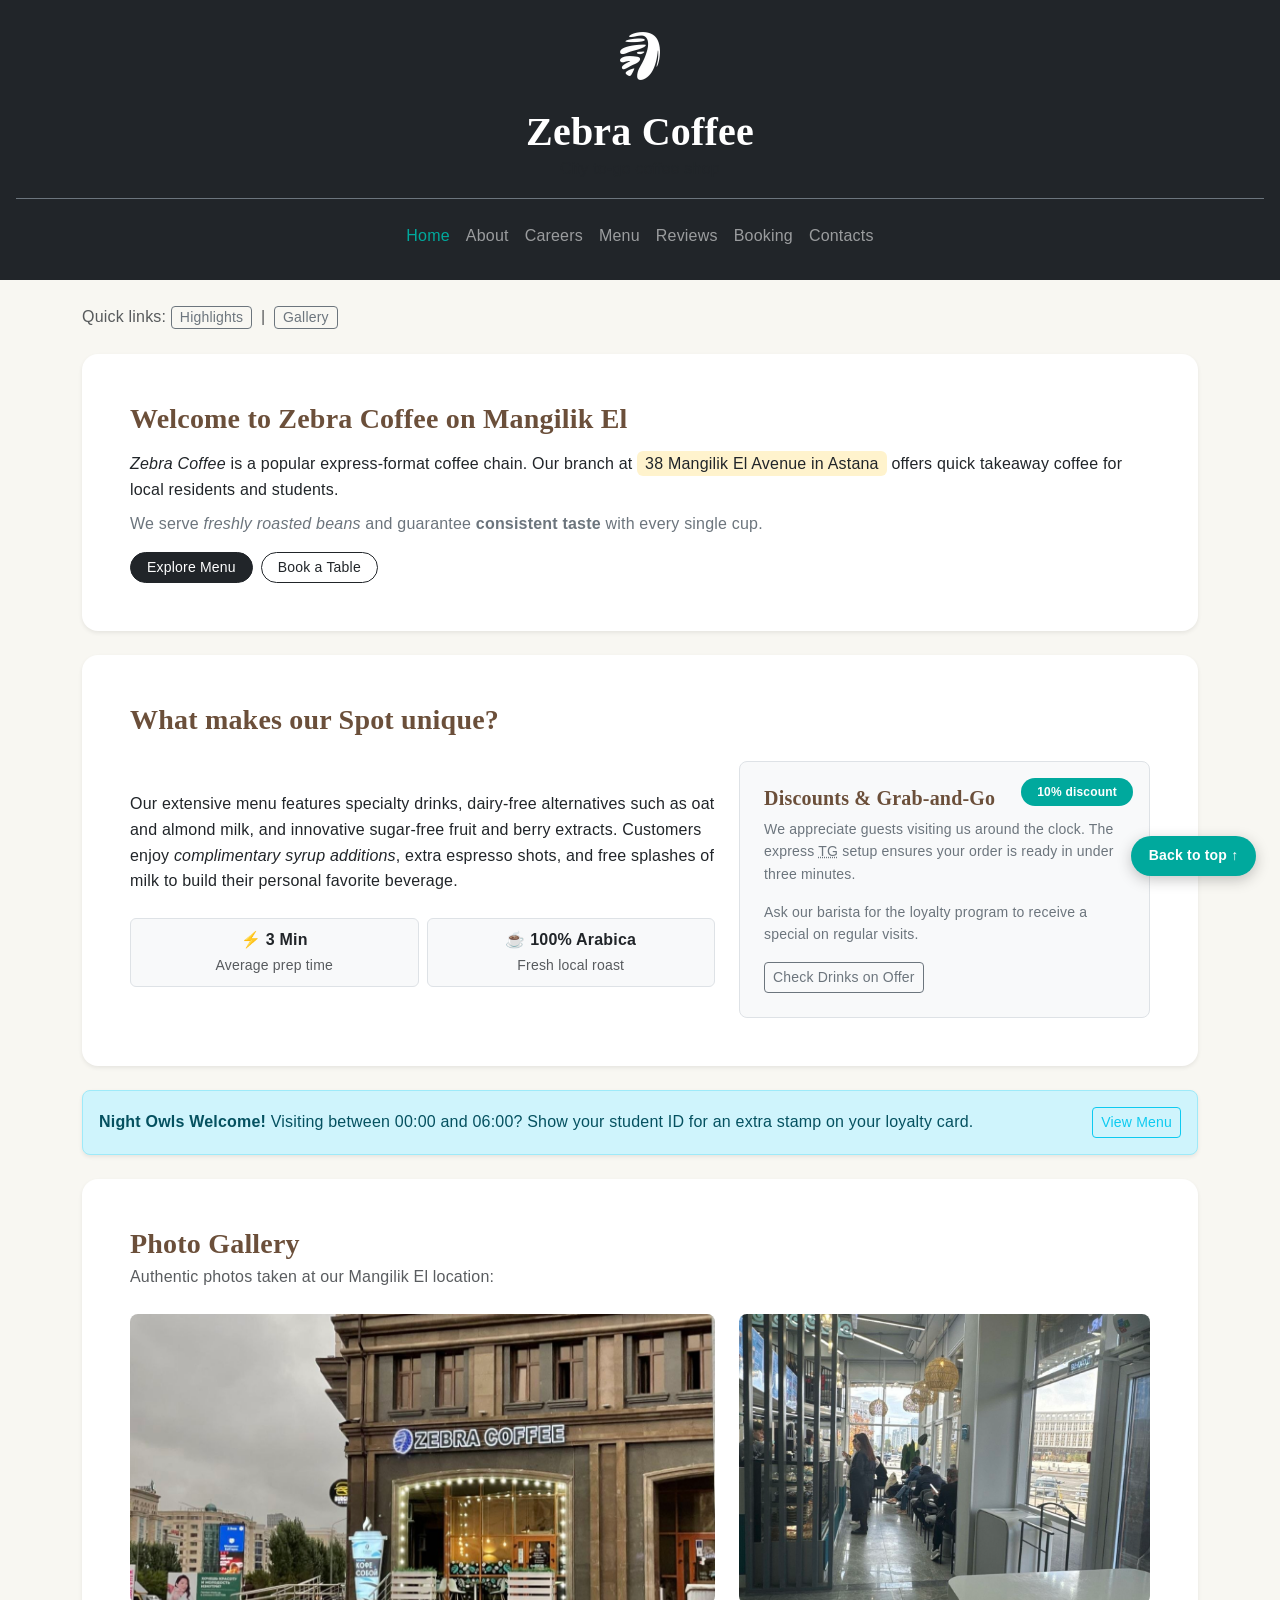
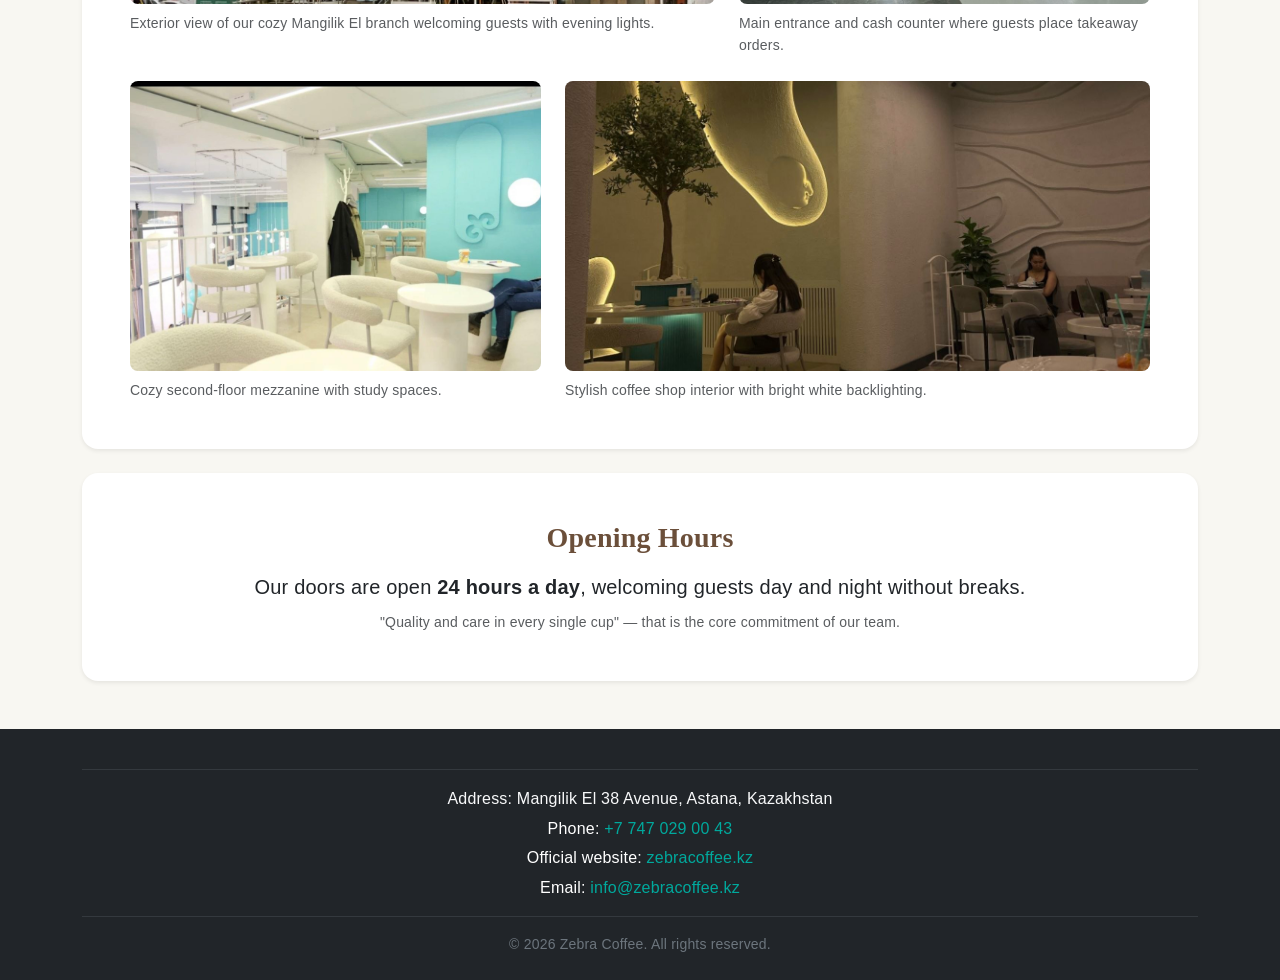
==== index.html @ 88e5cbee "remove colophon" ====
<!DOCTYPE html>
<html lang="en">
<head>
    <meta charset="UTF-8">
    <meta name="viewport" content="width=device-width, initial-scale=1.0">
    <meta name="description" content="Zebra Coffee – a cozy coffee shop in a convenient location.">
    <title>Zebra Coffee — Homepage</title>

    <!-- Bootstrap v5.3.3 CSS CDN Connection -->
    <link href="https://cdn.jsdelivr.net/npm/bootstrap@5.3.3/dist/css/bootstrap.min.css" rel="stylesheet">
    
    <!-- Custom CSS Layer -->
    <link rel="stylesheet" href="css/base.css">
    <link rel="stylesheet" href="css/homepage.css">
</head>
<body id="top">
    
    <header class="container-fluid bg-dark text-white p-3 mb-4">
        <div class="text-center mb-3">
            <img src="images/logo.png" alt="Zebra Coffee Logo" class="brand-logo" id="main-brand-logo">
            <h1 class="display-6 fw-bold mb-0">Zebra Coffee</h1>
            <p class="lead text-muted mb-0 fs-6">City to-go coffee shop</p>
        </div>
        
        <nav class="navbar navbar-expand-md navbar-dark pt-3 border-top border-secondary">
            <div class="container-fluid">
                <button class="navbar-toggler ms-auto" type="button" data-bs-toggle="collapse" data-bs-target="#mainNav" aria-controls="mainNav" aria-expanded="false" aria-label="Toggle navigation" id="nav-toggle-btn">
                    <span class="navbar-toggler-icon"></span>
                </button>
                <div class="collapse navbar-collapse justify-content-center" id="mainNav">
                    <ul class="navbar-nav">
                        <li class="nav-item"><a class="nav-link active" href="index.html">Home</a></li>
                        <li class="nav-item"><a class="nav-link" href="about.html">About</a></li>
                        <li class="nav-item"><a class="nav-link" href="career.html">Careers</a></li>
                        <li class="nav-item"><a class="nav-link" href="menu.html">Menu</a></li>
                        <li class="nav-item"><a class="nav-link" href="reviews.html">Reviews</a></li>
                        <li class="nav-item"><a class="nav-link" href="booking.html">Booking</a></li>
                        <li class="nav-item"><a class="nav-link" href="contacts.html">Contacts</a></li>
                    </ul>
                </div>
            </div>
        </nav>
    </header>

    <main class="container mb-5">
        <!-- Dynamic notification / status container prepared for future JS -->
        <div id="live-announcement-container" class="hidden mb-3"></div>

        <p class="quick-links text-center text-md-start mb-4 text-muted">
            Quick links: <a href="#highlights" class="btn btn-sm btn-outline-secondary py-0" id="quick-link-highlights">Highlights</a> 
            <span class="mx-1">|</span> 
            <a href="#photo-gallery" class="btn btn-sm btn-outline-secondary py-0" id="quick-link-gallery">Gallery</a>
        </p>

        <!-- Welcome Section -->
        <section id="welcome" class="card shadow-sm border-0 p-4 p-md-5 mb-4 rounded-4">
            <h2 class="h3 fw-bold mb-3 text-center text-md-start">Welcome to Zebra Coffee on Mangilik El</h2>
            <p class="lead fs-6 mb-2">
                <strong><em>Zebra Coffee</em></strong> is a popular express-format coffee chain. 
                Our branch at <mark class="px-2 py-1 rounded">38 Mangilik El Avenue in Astana</mark> offers quick 
                takeaway coffee for local residents and students.
            </p>
            <p class="text-secondary mb-3">
                We serve <em>freshly roasted beans</em> and guarantee <b>consistent taste</b> with every single cup.
            </p>
            <div class="d-flex gap-2">
                <a href="menu.html" class="btn btn-dark btn-sm rounded-pill px-3" id="welcome-menu-btn">Explore Menu</a>
                <a href="booking.html" class="btn btn-outline-dark btn-sm rounded-pill px-3" id="welcome-booking-btn">Book a Table</a>
            </div>
        </section>

        <!-- Highlights Section with Nested Grid -->
        <section id="highlights" class="card shadow-sm border-0 p-4 p-md-5 mb-4 rounded-4">
            <h2 class="h3 fw-bold mb-4 text-center text-md-start">What makes our Spot unique?</h2>
            
            <div class="row g-4 align-items-center">
                <div class="col-12 col-lg-7">
                    <p class="mb-3">
                        Our extensive menu features specialty drinks, dairy-free alternatives 
                        such as oat and almond milk, and innovative sugar-free fruit and berry 
                        extracts. Customers enjoy <i>complimentary syrup additions</i>, extra 
                        espresso shots, and free splashes of milk to build their personal 
                        favorite beverage.
                    </p>
                    
                    <!-- Nested Row inside column -->
                    <div class="row g-2 pt-2">
                        <div class="col-6">
                            <div class="p-2 border rounded text-center bg-light">
                                <span class="fw-bold d-block text-dark">⚡ 3 Min</span>
                                <small class="text-muted">Average prep time</small>
                            </div>
                        </div>
                        <div class="col-6">
                            <div class="p-2 border rounded text-center bg-light">
                                <span class="fw-bold d-block text-dark">☕ 100% Arabica</span>
                                <small class="text-muted">Fresh local roast</small>
                            </div>
                        </div>
                    </div>
                </div>

                <div class="col-12 col-lg-5">
                    <aside class="p-4 rounded-3 border position-relative bg-light">
                        <span class="badge position-absolute top-0 end-0 m-3 px-3 py-2 rounded-pill badge-zebra fw-bold">
                            10% discount
                        </span>
                        
                        <h3 class="h5 fw-bold mb-2">Discounts &amp; Grab-and-Go</h3>
                        <p class="small text-secondary mb-3">
                            We appreciate guests visiting us around the clock. The express <abbr title="To-Go format">TG</abbr> setup ensures your order is ready in under three minutes.
                        </p>
                        <p class="small text-secondary mb-3">
                            Ask our barista for the loyalty program to receive a special on regular visits.
                        </p>
                        <a href="menu.html" class="btn btn-outline-secondary btn-sm" id="hero-discount-link">Check Drinks on Offer</a>
                    </aside>
                </div>
            </div>
        </section>

        <!-- Bootstrap Alert Component -->
        <div class="alert alert-info d-flex align-items-center justify-content-between mb-4 shadow-sm rounded-3" role="alert" id="student-promo-alert">
            <div>
                <strong>Night Owls Welcome!</strong> Visiting between 00:00 and 06:00? Show your student ID for an extra stamp on your loyalty card.
            </div>
            <a href="menu.html" class="btn btn-sm btn-outline-info text-nowrap ms-3 d-none d-sm-inline-block" id="promo-alert-btn">View Menu</a>
        </div>

        <!-- Asymmetric Photo Gallery -->
        <section id="photo-gallery" class="card shadow-sm border-0 p-4 p-md-5 mb-4 rounded-4">
            <h2 class="h3 fw-bold mb-1 text-center text-md-start">Photo Gallery</h2>
            <p class="text-muted mb-4 text-center text-md-start">Authentic photos taken at our Mangilik El location:</p>
            
            <div class="row g-4" id="gallery-container">
                <div class="col-12 col-md-6 col-lg-7">
                    <figure class="m-0 h-100 d-flex flex-column">
                        <img src="images/img1_street.jpg" class="img-fluid rounded-3 object-fit-cover w-100" style="height: 290px;" alt="Cozy street view">
                        <figcaption class="small text-muted mt-2">Exterior view of our cozy Mangilik El branch welcoming guests with evening lights.</figcaption>
                    </figure>
                </div>
                <div class="col-12 col-md-6 col-lg-5">
                    <figure class="m-0 h-100 d-flex flex-column">
                        <img src="images/img2_kassa.jpg" class="img-fluid rounded-3 object-fit-cover w-100" style="height: 290px;" alt="Main entrance and cash desk">
                        <figcaption class="small text-muted mt-2">Main entrance and cash counter where guests place takeaway orders.</figcaption>
                    </figure>
                </div>
                <div class="col-12 col-md-6 col-lg-5">
                    <figure class="m-0 h-100 d-flex flex-column">
                        <img src="images/img3_2floor.jpg" class="img-fluid rounded-3 object-fit-cover w-100" style="height: 290px;" alt="Second floor seating area">
                        <figcaption class="small text-muted mt-2">Cozy second-floor mezzanine with study spaces.</figcaption>
                    </figure>
                </div>
                <div class="col-12 col-md-6 col-lg-7">
                    <figure class="m-0 h-100 d-flex flex-column">
                        <img src="images/img4_style.jpg" class="img-fluid rounded-3 object-fit-cover w-100" style="height: 290px;" alt="Sleek and modern interior">
                        <figcaption class="small text-muted mt-2">Stylish coffee shop interior with bright white backlighting.</figcaption>
                    </figure>
                </div>
            </div>
        </section>

        <!-- Schedule Section -->
        <section id="schedule" class="card shadow-sm border-0 p-4 p-md-5 mb-4 rounded-4 text-center">
            <h2 class="h3 fw-bold mb-3">Opening Hours</h2>
            <p class="fs-5 mb-2">Our doors are open <strong>24 hours a day</strong>, welcoming guests day and night without breaks.</p>
            <p class="text-muted small mb-0">&quot;Quality and care in every single cup&quot; &mdash; that is the core commitment of our team.</p>
        </section>

        <p class="text-end">
            <a class="btn btn-secondary btn-sm rounded-pill back-to-top" href="#top" id="back-to-top-btn">Back to top &uarr;</a>
        </p>
    </main>

    <footer class="bg-dark text-white text-center py-4">
        <div class="container">
            <hr class="border-secondary my-3">
            <p class="mb-1 text-light">Address: Mangilik El 38 Avenue, Astana, Kazakhstan</p>
            <p class="mb-1">Phone: <a href="tel:+77470290043" class="text-decoration-none text-light">+7 747 029 00 43</a></p>
            <p class="mb-1">Official website: <a href="https://zebracoffee.kz" target="_blank" rel="noopener noreferrer" class="text-decoration-none text-light">zebracoffee.kz</a></p>
            <p class="mb-3">Email: <a href="mailto:info@zebracoffee.kz" class="text-decoration-none text-light">info@zebracoffee.kz</a></p>
            <hr class="border-secondary my-3">
            <p class="small text-secondary mb-0">&copy; 2026 Zebra Coffee. All rights reserved.</p>
        </div>
    </footer>

    <!-- Bootstrap v5.3.3 JS Bundle CDN -->
    <script src="https://cdn.jsdelivr.net/npm/bootstrap@5.3.3/dist/js/bootstrap.bundle.min.js"></script>
</body>
</html>
---- css/base.css ----
/* Zebra Coffee — Global Base CSS (base.css)
   Project Core Styles & Shared Layout (v5.3.3 Compatible)
   Color Palette:
     - Turquoise (#00A99D) — Brand accent
     - Off-white (#F8F7F2) — Main page background
     - Espresso brown (#6B4F3A) — Coffee accent & typography
     - Warm beige (#E8DED2) — Structural borders & soft blocks
     - Charcoal (#202020) — High contrast text & dark elements
*/

/* 1. Global Box Sizing & Root Rules */
*,
*::before,
*::after {
    box-sizing: border-box;
}

body {
    background-color: #F8F7F2;
    color: #202020;
    font-family: Arial, Helvetica, sans-serif;
    font-size: 1rem;
    font-weight: 400;
    line-height: 1.6;
    letter-spacing: 0.2px;
    margin: 0;
}

/* 2. Headings & Universal Links */
h1, h2, h3, h4, h5, h6 {
    font-family: Georgia, "Times New Roman", serif;
}

a {
    color: #6B4F3A;
    text-decoration: underline;
    transition: color 0.2s ease-in-out;
}

a:hover {
    color: #00A99D;
}

a:focus-visible {
    outline: 2px solid #00A99D;
    outline-offset: 3px;
}

/* 3. Global Structural Elements & Brand Logo */
main > hr {
    border: none;
    border-top: 2px solid #E8DED2;
    margin: 2.5rem 0;
}

.brand-logo {
    width: 80px;
    height: auto;
    display: block;
    margin: 0 auto 0.75rem;
    object-fit: contain;
}

/* 4. Navigation Links Highlighting */
.navbar-dark .navbar-nav .nav-link {
    transition: color 0.2s ease-in-out;
}

.navbar-dark .navbar-nav .nav-link:hover,
.navbar-dark .navbar-nav .nav-link:focus,
.navbar-dark .navbar-nav .nav-link.active {
    color: #00A99D !important;
}

/* 5. Footer Shared Styles & Turquoise Links */
footer a,
footer a:link,
footer a:visited {
    color: #00A99D !important;
    text-decoration: none;
    font-weight: 500;
    transition: color 0.2s ease-in-out;
}

footer a:hover,
footer a:focus {
    color: #33cfc4 !important;
    text-decoration: underline;
}

/* 6. JavaScript Preparation State Classes (Midterm Requirement) */
/* Elements with .hidden stay hidden until toggled by JS */
.hidden {
    display: none !important;
}

/* Active navigation item, tab or step */
.active-state {
    font-weight: 700;
    color: #00A99D !important;
}

/* Selected option, product card or table row */
.selected {
    border-color: #00A99D !important;
    background-color: rgba(0, 169, 157, 0.08) !important;
}

/* Form validation error states */
.error,
.is-invalid-state {
    border-color: #dc3545 !important;
    color: #dc3545 !important;
}

/* Form validation success states */
.success,
.is-valid-state {
    border-color: #198754 !important;
    color: #198754 !important;
}

/* 7. Shared Colophon & Documentation Blocks */
#about,
#authors,
#structure,
#forms,
#elements,
#project,
#quote {
    background-color: #ffffff;
    padding: 1.75rem;
    margin-bottom: 2rem;
    border: 1px solid #E8DED2;
    border-top: 4px solid #00A99D;
    border-radius: 1rem;
}

#about h2,
#authors h2,
#structure h2,
#forms h2,
#elements h2,
#project h2,
#quote h2,
#structure h3,
#forms h3,
#elements h3 {
    color: #6B4F3A;
}

#structure article,
#forms article,
#elements article {
    background-color: #F8F7F2;
    padding: 1.25rem;
    margin-top: 1.25rem;
    border: 1px solid #E8DED2;
    border-radius: 0.75rem;
}

/* Definition Lists (Authors & Project Info) */
#authors dl,
#project dl {
    margin-top: 1.25rem;
}

#authors dt,
#project dt {
    color: #6B4F3A;
    font-weight: 700;
    margin-top: 0.75rem;
}

#authors dd,
#project dd {
    margin-left: 1.25rem;
    margin-bottom: 0.5rem;
}

/* Code & Formatting Tags */
#structure code,
#forms code,
#elements code {
    color: #6B4F3A;
    background-color: #E8DED2;
    padding: 0.125rem 0.3125rem;
    border-radius: 0.25rem;
}

#structure kbd {
    background-color: #202020;
    color: #ffffff;
    padding: 0.1875rem 0.4375rem;
    border-radius: 0.3125rem;
}

#structure pre {
    background-color: #202020;
    color: #ffffff;
    padding: 1.25rem;
    border-radius: 0.75rem;
    overflow-x: auto;
}

#forms samp {
    background-color: #E8DED2;
    color: #6B4F3A;
    padding: 0.1875rem 0.375rem;
    border-radius: 0.25rem;
}

#elements mark {
    background-color: #E8DED2;
    padding: 0.125rem 0.3125rem;
    border-radius: 0.25rem;
}

#elements div {
    background-color: #F8F7F2;
    border-left: 4px solid #00A99D;
    padding: 1rem;
    margin: 1.25rem 0;
    border-radius: 0.5rem;
}

#elements span {
    color: #00A99D;
    font-weight: 700;
}

#quote blockquote {
    background-color: #F8F7F2;
    border-left: 4px solid #00A99D;
    padding: 1.25rem 1.5rem;
    margin: 1.25rem 0;
    border-radius: 0.75rem;
}

#quote cite {
    color: #6B4F3A;
    font-weight: 700;
}
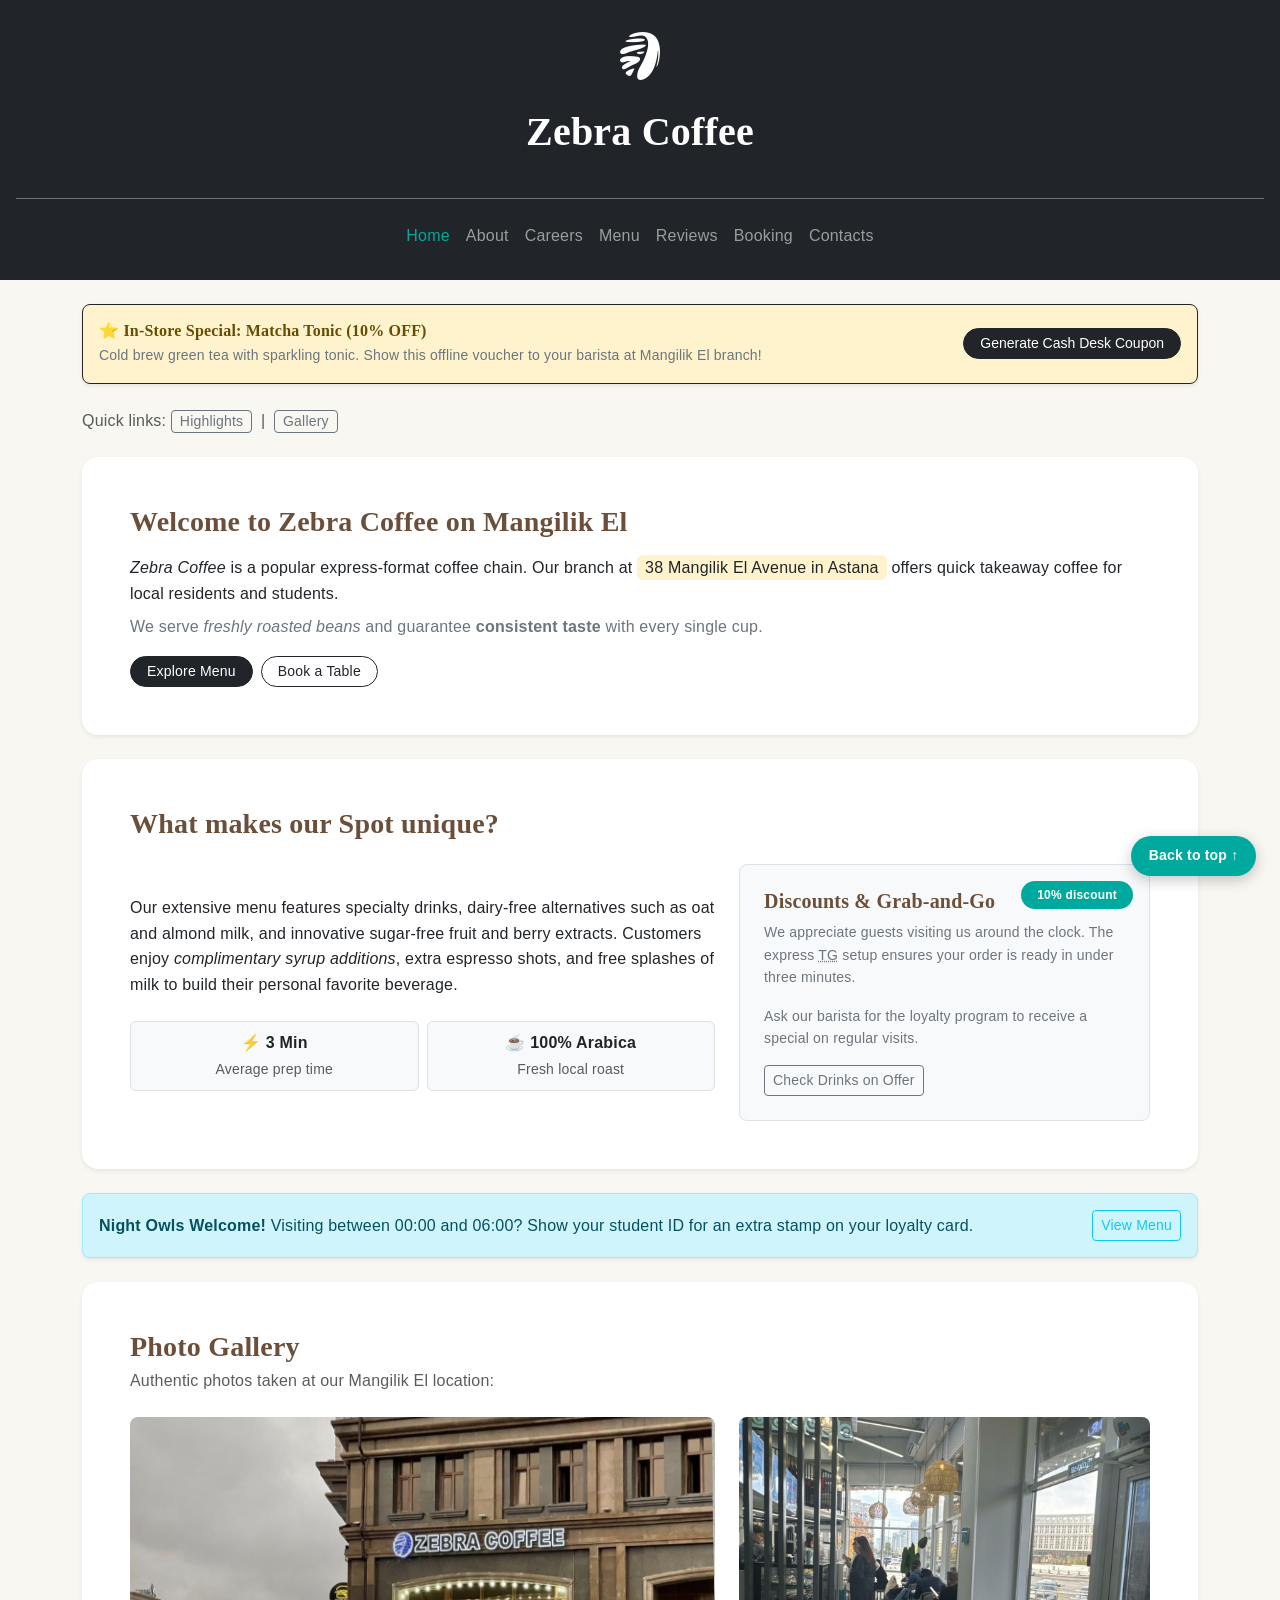
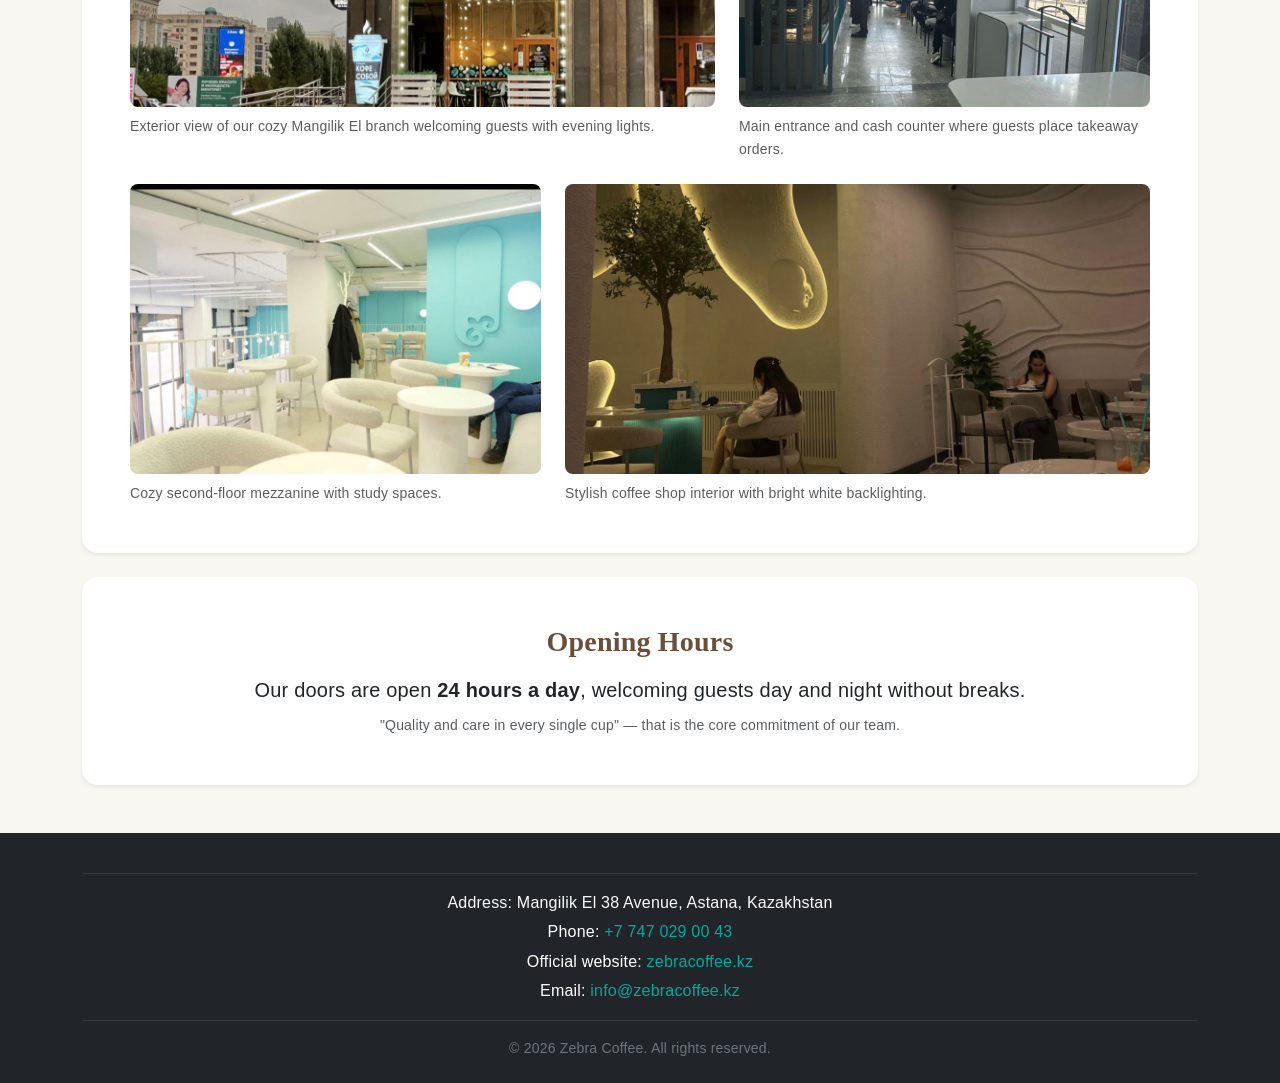
==== commit 52f013a7: "refactor: link page scripts with defer and refine visual alert containers" ====
--- a/index.html
+++ b/index.html
@@ -186,5 +186,7 @@
 
     <!-- Bootstrap v5.3.3 JS Bundle CDN -->
     <script src="https://cdn.jsdelivr.net/npm/bootstrap@5.3.3/dist/js/bootstrap.bundle.min.js"></script>
+    <script defer src="js/main.js"></script>
+    <script defer src="js/homepage.js"></script>
 </body>
 </html>
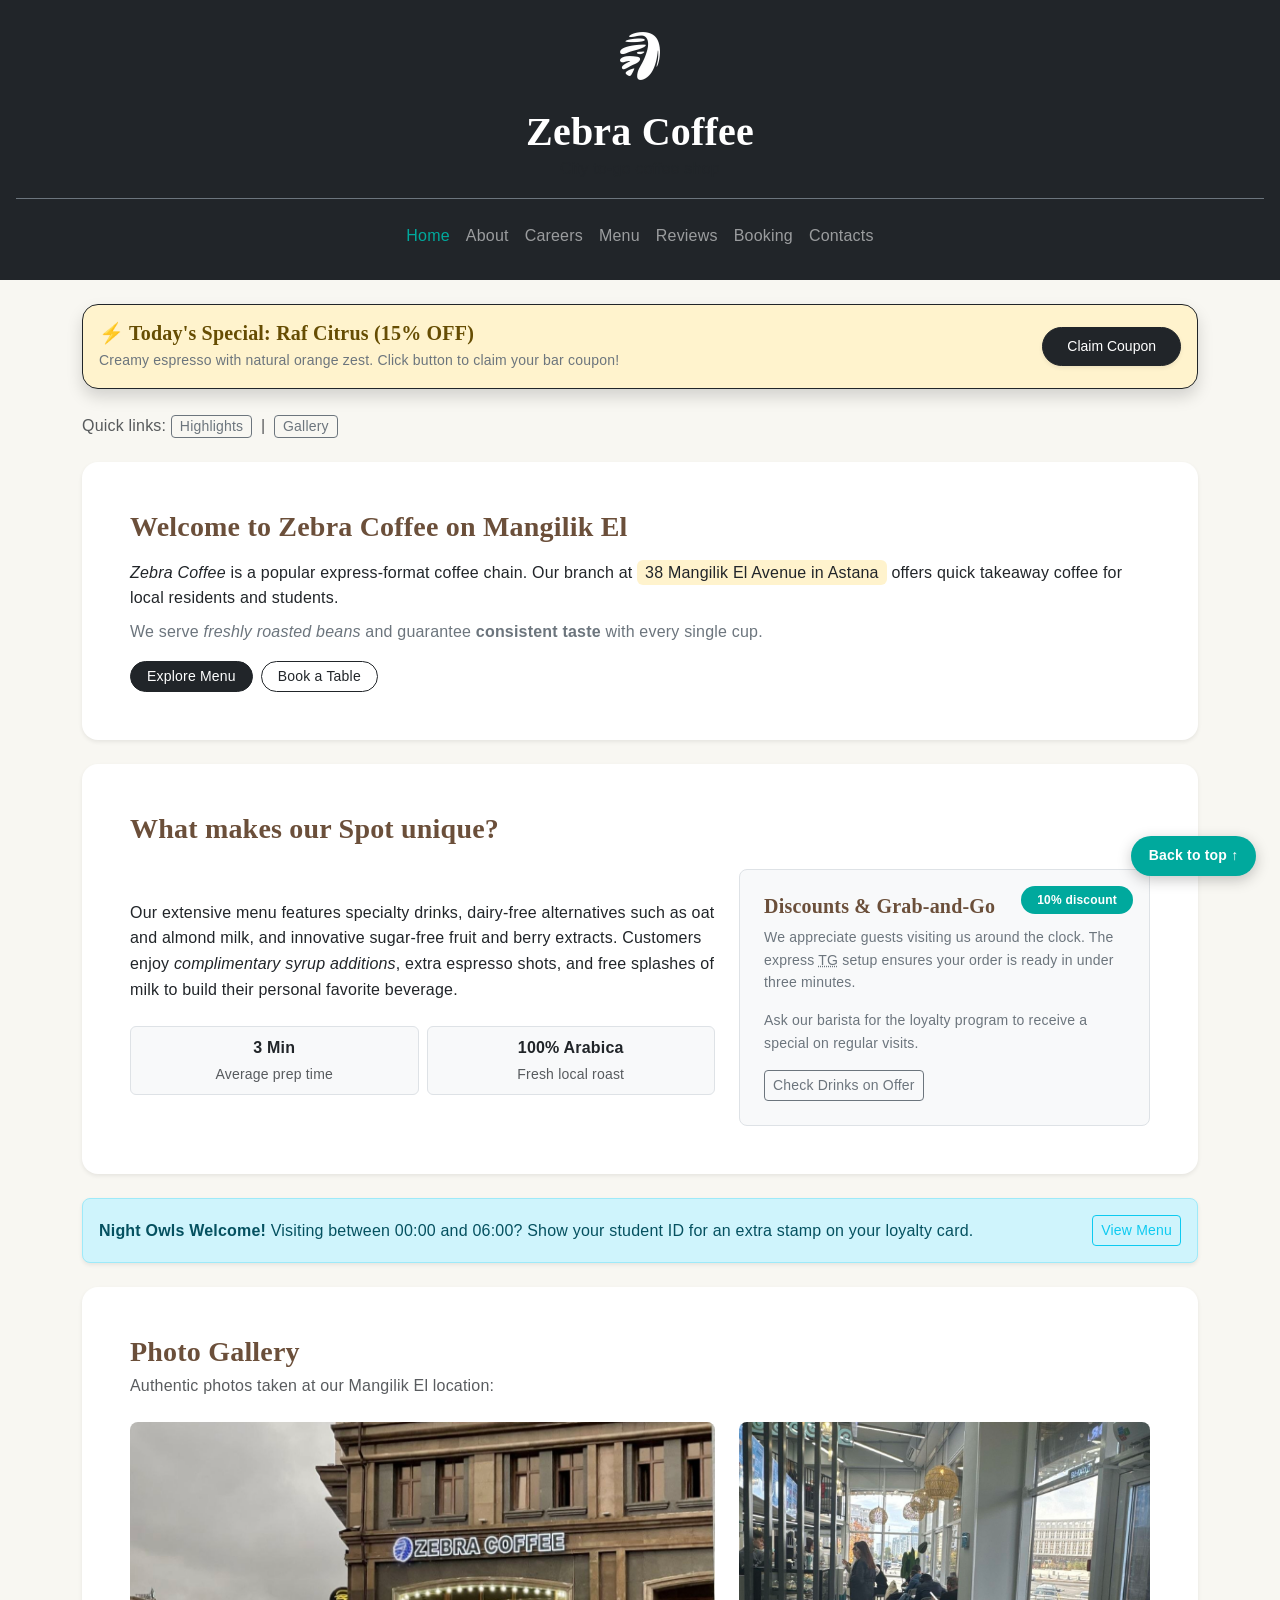
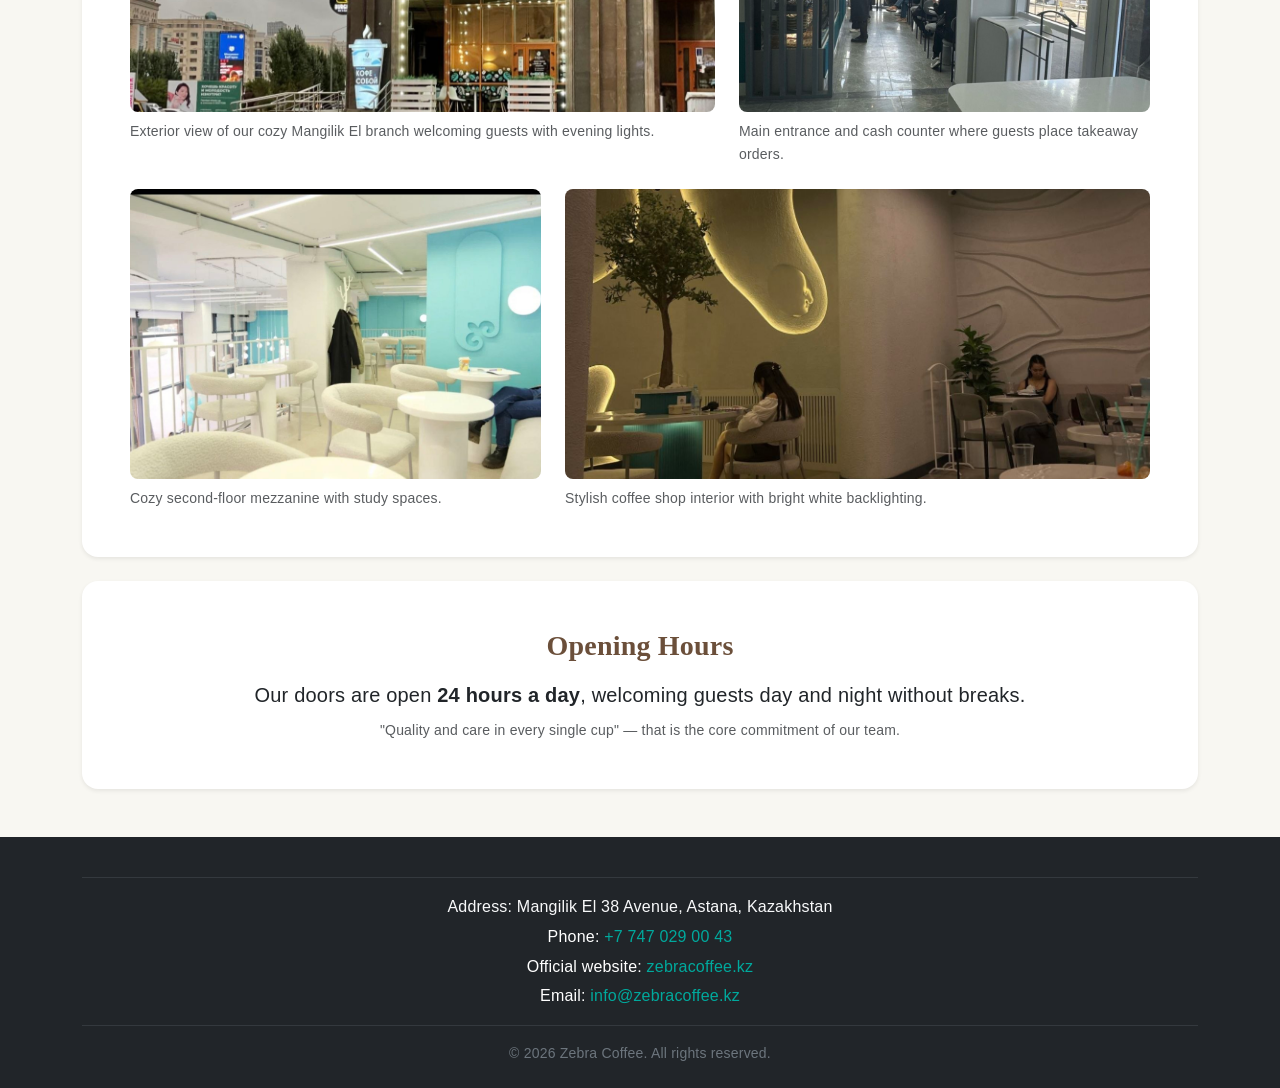
==== commit c133dffb: "change js files and add jQuiery" ====
--- a/index.html
+++ b/index.html
@@ -87,13 +87,13 @@
                     <div class="row g-2 pt-2">
                         <div class="col-6">
                             <div class="p-2 border rounded text-center bg-light">
-                                <span class="fw-bold d-block text-dark">⚡ 3 Min</span>
+                                <span class="fw-bold d-block text-dark">3 Min</span>
                                 <small class="text-muted">Average prep time</small>
                             </div>
                         </div>
                         <div class="col-6">
                             <div class="p-2 border rounded text-center bg-light">
-                                <span class="fw-bold d-block text-dark">☕ 100% Arabica</span>
+                                <span class="fw-bold d-block text-dark">100% Arabica</span>
                                 <small class="text-muted">Fresh local roast</small>
                             </div>
                         </div>
@@ -184,9 +184,11 @@
         </div>
     </footer>
 
+    <!-- jQuery v3.7.1 Production CDN Connection (Must load before custom scripts) -->
+    <script src="https://code.jquery.com/jquery-3.7.1.min.js" integrity="sha256-/JqT3SQfawRcv/BIHPThkBvs0OEvtFFmqPF/lYI/Cxo=" crossorigin="anonymous"></script>
     <!-- Bootstrap v5.3.3 JS Bundle CDN -->
     <script src="https://cdn.jsdelivr.net/npm/bootstrap@5.3.3/dist/js/bootstrap.bundle.min.js"></script>
-    <script defer src="js/main.js"></script>
-    <script defer src="js/homepage.js"></script>
+    <script src="js/main.js"></script>
+    <script src="js/homepage.js"></script>
 </body>
 </html>
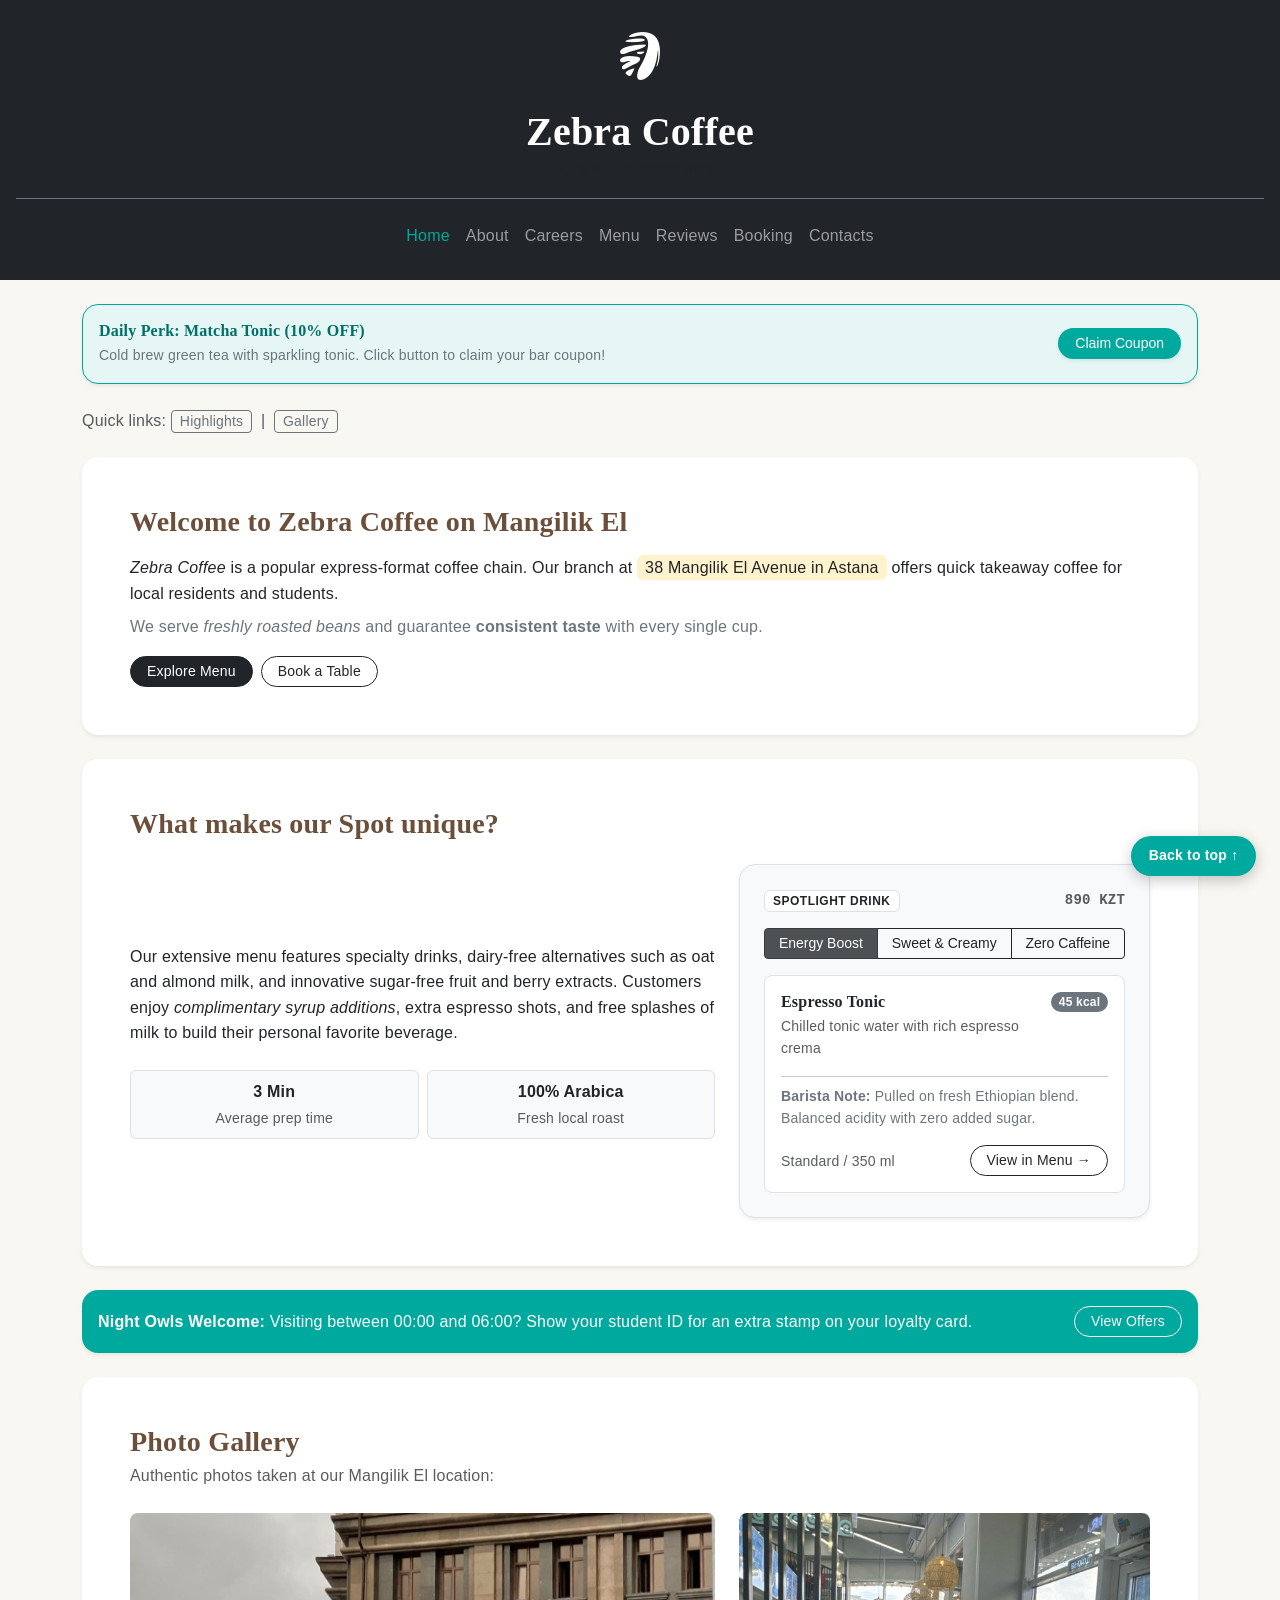
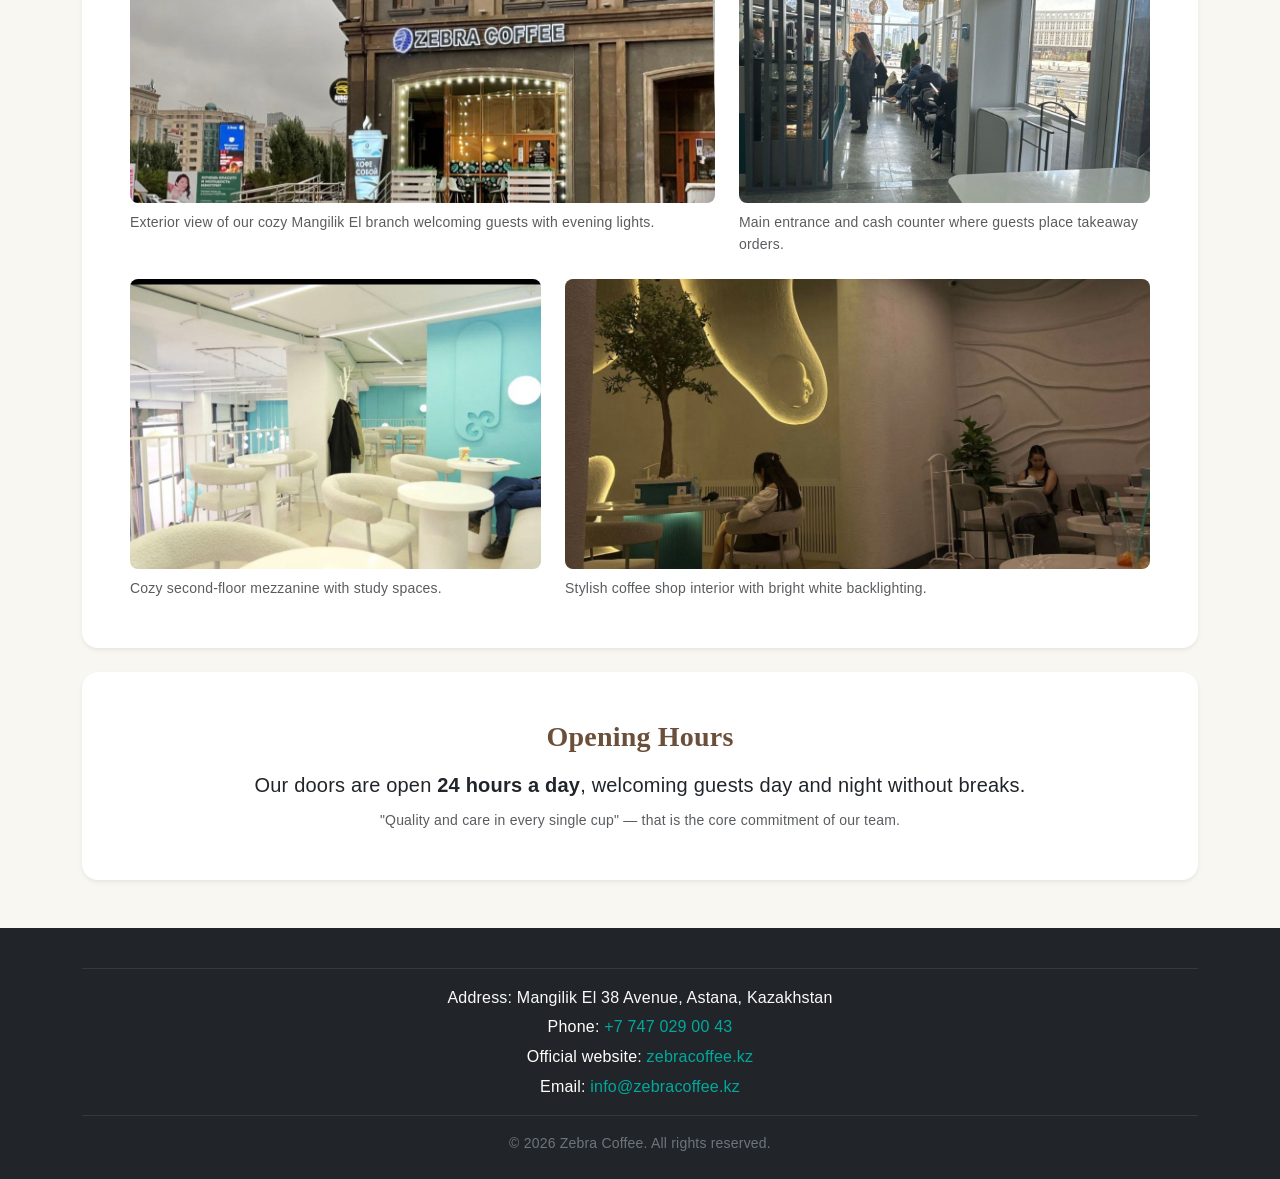
==== commit cbac40b7: "add some shanges" ====
--- a/index.html
+++ b/index.html
@@ -69,11 +69,12 @@
             </div>
         </section>
 
-        <!-- Highlights Section with Nested Grid -->
-        <section id="highlights" class="card shadow-sm border-0 p-4 p-md-5 mb-4 rounded-4">
+        <!-- Highlights Section with Interactive Spotlight Widget -->
+        <section id="highlights" class="card shadow-sm border-0 p-4 p-md-5 mb-4 rounded-4 bg-white">
             <h2 class="h3 fw-bold mb-4 text-center text-md-start">What makes our Spot unique?</h2>
             
             <div class="row g-4 align-items-center">
+                <!-- Left Column: Highlights Info -->
                 <div class="col-12 col-lg-7">
                     <p class="mb-3">
                         Our extensive menu features specialty drinks, dairy-free alternatives 
@@ -83,7 +84,6 @@
                         favorite beverage.
                     </p>
                     
-                    <!-- Nested Row inside column -->
                     <div class="row g-2 pt-2">
                         <div class="col-6">
                             <div class="p-2 border rounded text-center bg-light">
@@ -100,31 +100,58 @@
                     </div>
                 </div>
 
+                <!-- Right Column: Interactive Spotlight Widget (Instead of static discounts) -->
                 <div class="col-12 col-lg-5">
-                    <aside class="p-4 rounded-3 border position-relative bg-light">
-                        <span class="badge position-absolute top-0 end-0 m-3 px-3 py-2 rounded-pill badge-zebra fw-bold">
-                            10% discount
-                        </span>
-                        
-                        <h3 class="h5 fw-bold mb-2">Discounts &amp; Grab-and-Go</h3>
-                        <p class="small text-secondary mb-3">
-                            We appreciate guests visiting us around the clock. The express <abbr title="To-Go format">TG</abbr> setup ensures your order is ready in under three minutes.
-                        </p>
-                        <p class="small text-secondary mb-3">
-                            Ask our barista for the loyalty program to receive a special on regular visits.
-                        </p>
-                        <a href="menu.html" class="btn btn-outline-secondary btn-sm" id="hero-discount-link">Check Drinks on Offer</a>
-                    </aside>
-                </div>
-            </div>
-        </section>
-
-        <!-- Bootstrap Alert Component -->
-        <div class="alert alert-info d-flex align-items-center justify-content-between mb-4 shadow-sm rounded-3" role="alert" id="student-promo-alert">
-            <div>
-                <strong>Night Owls Welcome!</strong> Visiting between 00:00 and 06:00? Show your student ID for an extra stamp on your loyalty card.
-            </div>
-            <a href="menu.html" class="btn btn-sm btn-outline-info text-nowrap ms-3 d-none d-sm-inline-block" id="promo-alert-btn">View Menu</a>
+                    <div class="card border rounded-4 shadow-sm p-4 bg-light position-relative" id="drink-widget-box">
+                        <div class="d-flex justify-content-between align-items-center mb-3">
+                            <span class="badge bg-white text-dark border px-2 py-1 fw-bold text-uppercase" style="letter-spacing: 0.5px;">
+                                Spotlight Drink
+                            </span>
+                            <span class="small fw-semibold text-muted font-monospace" id="widget-price">890 KZT</span>
+                        </div>
+
+                        <!-- Filter Buttons (Energy / Sweet / Zero) -->
+                        <div class="btn-group btn-group-sm w-100 mb-3" role="group" id="drink-preset-filters">
+                            <button type="button" class="btn btn-dark active filter-preset-btn" data-preset="energy">Energy Boost</button>
+                            <button type="button" class="btn btn-outline-dark filter-preset-btn" data-preset="sweet">Sweet &amp; Creamy</button>
+                            <button type="button" class="btn btn-outline-dark filter-preset-btn" data-preset="zero">Zero Caffeine</button>
+                        </div>
+
+                        <!-- Target Display Box -->
+                        <div id="drink-display-panel" class="bg-white p-3 rounded-3 border">
+                            <div class="d-flex justify-content-between align-items-start">
+                                <div>
+                                    <h3 class="h6 fw-bold text-dark mb-1" id="drink-title">Espresso Tonic</h3>
+                                    <p class="small text-muted mb-2" id="drink-subtitle">Chilled tonic water with rich espresso crema</p>
+                                </div>
+                                <span class="badge bg-secondary rounded-pill" id="drink-calories">45 kcal</span>
+                            </div>
+                            
+                            <hr class="my-2">
+                            
+                            <div class="small text-secondary mb-3" id="drink-details">
+                                <strong>Barista Note:</strong> Pulled on fresh Ethiopian blend. Balanced acidity with zero added sugar.
+                            </div>
+
+                            <div class="d-flex justify-content-between align-items-center">
+                                <span class="small text-muted" id="drink-portion">Standard / 350 ml</span>
+                                <a href="menu.html" class="btn btn-sm btn-outline-dark rounded-pill px-3" id="drink-order-link">View in Menu &rarr;</a>
+                            </div>
+                        </div>
+                    </div>
+                </div>
+            </div>
+        </section>
+
+        <!-- Zebra Teal Night Owls Alert -->
+        <div class="d-flex align-items-center justify-content-between mb-4 p-3 shadow-sm rounded-4 text-white" 
+             style="background-color: #00A99D;" 
+             role="alert" 
+             id="student-promo-alert">
+             <div>
+                <strong>Night Owls Welcome:</strong> Visiting between 00:00 and 06:00? Show your student ID for an extra stamp on your loyalty card.
+             </div>
+            <a href="menu.html" class="btn btn-sm btn-outline-light rounded-pill text-nowrap ms-3 d-none d-sm-inline-block px-3" id="promo-alert-btn">View Offers</a>
         </div>
 
         <!-- Asymmetric Photo Gallery -->
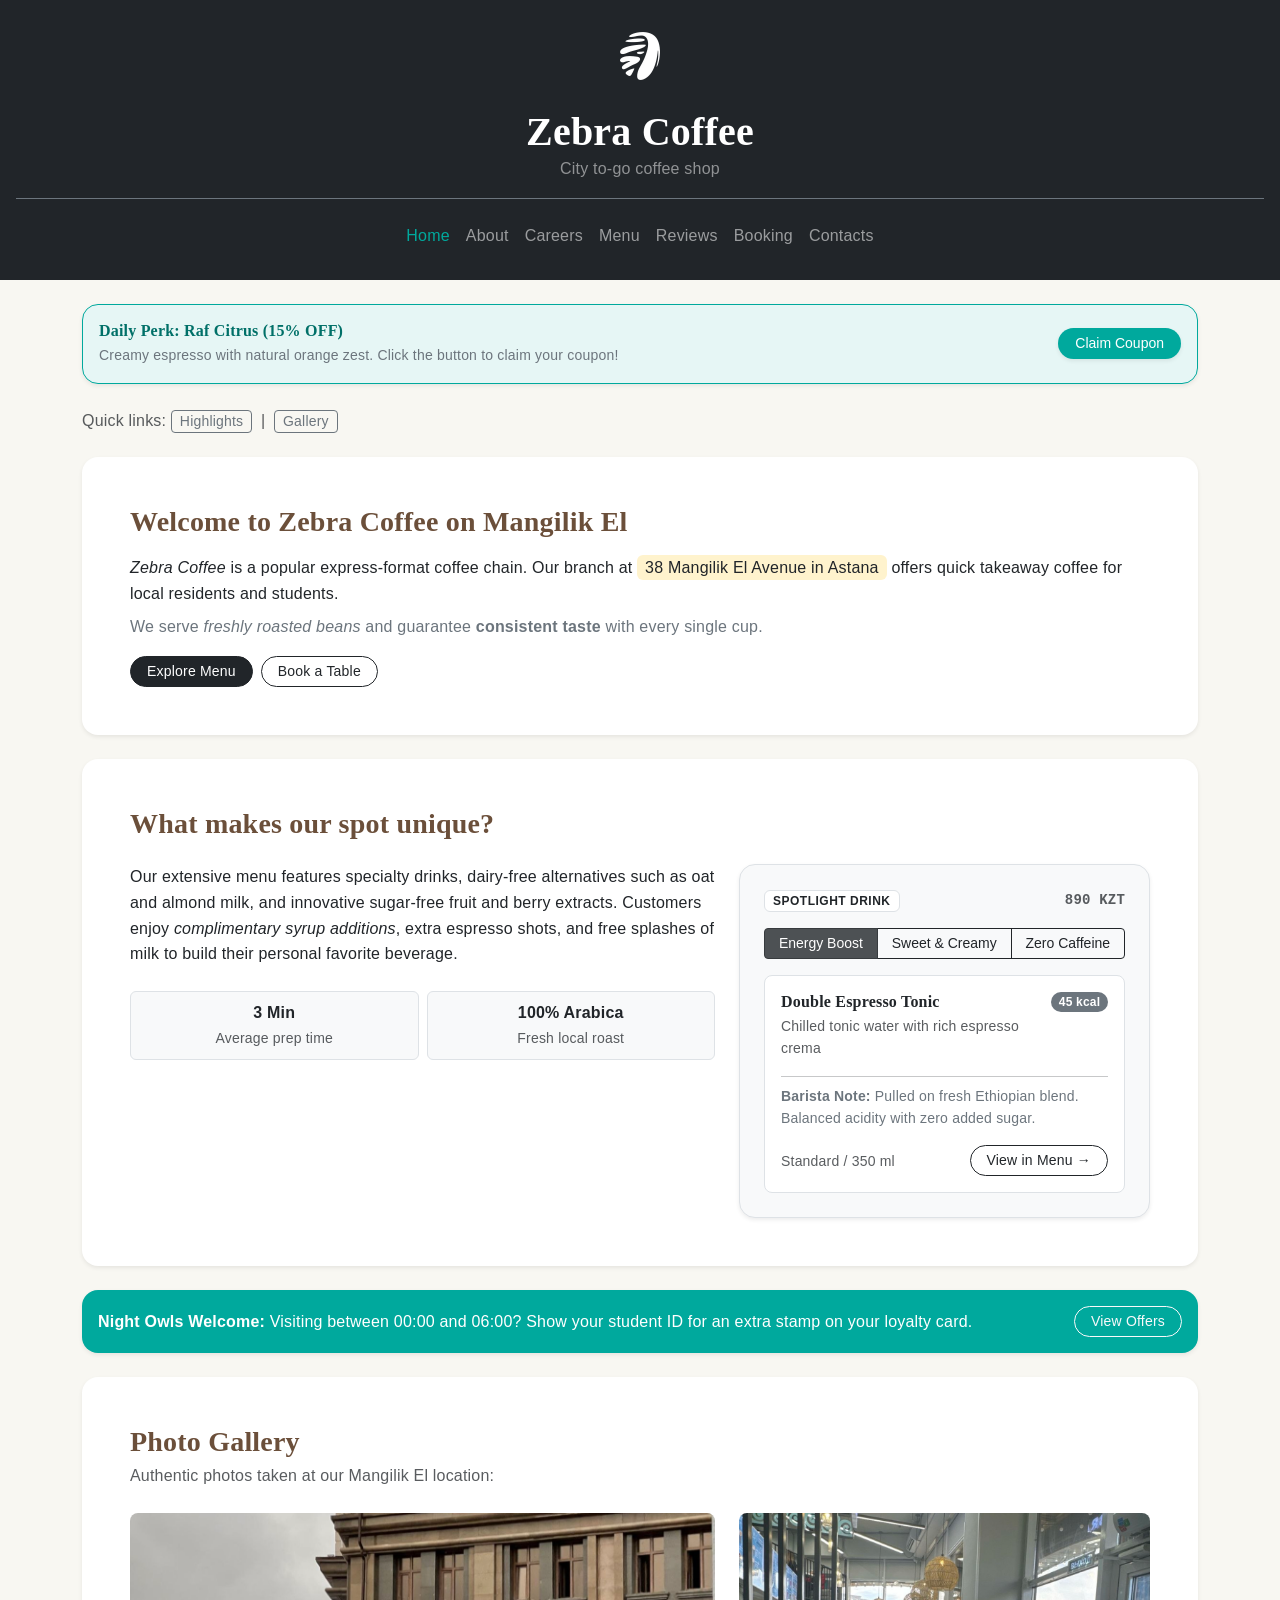
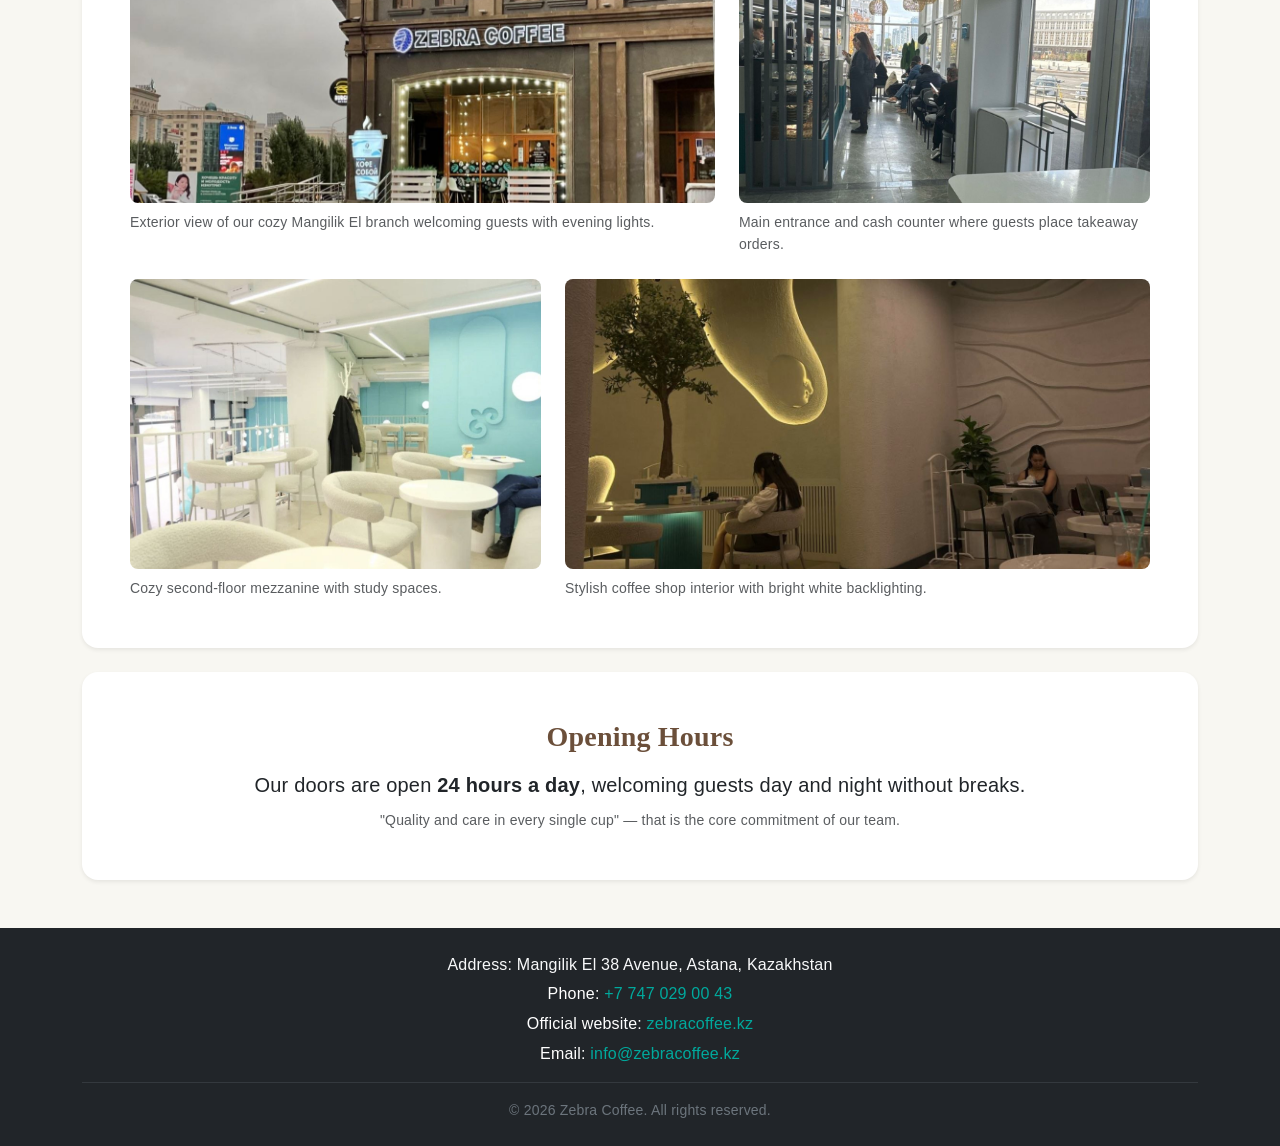
==== commit 464dcf3c: "update files" ====
--- a/index.html
+++ b/index.html
@@ -19,7 +19,7 @@
         <div class="text-center mb-3">
             <img src="images/logo.png" alt="Zebra Coffee Logo" class="brand-logo" id="main-brand-logo">
             <h1 class="display-6 fw-bold mb-0">Zebra Coffee</h1>
-            <p class="lead text-muted mb-0 fs-6">City to-go coffee shop</p>
+            <p class="lead text-white-50 mb-0 fs-6">City to-go coffee shop</p>
         </div>
         
         <nav class="navbar navbar-expand-md navbar-dark pt-3 border-top border-secondary">
@@ -71,9 +71,9 @@
 
         <!-- Highlights Section with Interactive Spotlight Widget -->
         <section id="highlights" class="card shadow-sm border-0 p-4 p-md-5 mb-4 rounded-4 bg-white">
-            <h2 class="h3 fw-bold mb-4 text-center text-md-start">What makes our Spot unique?</h2>
+            <h2 class="h3 fw-bold mb-4 text-center text-md-start">What makes our spot unique?</h2>
             
-            <div class="row g-4 align-items-center">
+            <div class="row g-4 align-items-start">
                 <!-- Left Column: Highlights Info -->
                 <div class="col-12 col-lg-7">
                     <p class="mb-3">
@@ -104,7 +104,7 @@
                 <div class="col-12 col-lg-5">
                     <div class="card border rounded-4 shadow-sm p-4 bg-light position-relative" id="drink-widget-box">
                         <div class="d-flex justify-content-between align-items-center mb-3">
-                            <span class="badge bg-white text-dark border px-2 py-1 fw-bold text-uppercase" style="letter-spacing: 0.5px;">
+                            <span class="badge bg-white text-dark border px-2 py-1 fw-bold text-uppercase label-spaced">
                                 Spotlight Drink
                             </span>
                             <span class="small fw-semibold text-muted font-monospace" id="widget-price">890 KZT</span>
@@ -121,7 +121,7 @@
                         <div id="drink-display-panel" class="bg-white p-3 rounded-3 border">
                             <div class="d-flex justify-content-between align-items-start">
                                 <div>
-                                    <h3 class="h6 fw-bold text-dark mb-1" id="drink-title">Espresso Tonic</h3>
+                                    <h3 class="h6 fw-bold text-dark mb-1" id="drink-title">Double Espresso Tonic</h3>
                                     <p class="small text-muted mb-2" id="drink-subtitle">Chilled tonic water with rich espresso crema</p>
                                 </div>
                                 <span class="badge bg-secondary rounded-pill" id="drink-calories">45 kcal</span>
@@ -133,9 +133,9 @@
                                 <strong>Barista Note:</strong> Pulled on fresh Ethiopian blend. Balanced acidity with zero added sugar.
                             </div>
 
-                            <div class="d-flex justify-content-between align-items-center">
-                                <span class="small text-muted" id="drink-portion">Standard / 350 ml</span>
-                                <a href="menu.html" class="btn btn-sm btn-outline-dark rounded-pill px-3" id="drink-order-link">View in Menu &rarr;</a>
+                            <div class="d-flex flex-wrap justify-content-between align-items-center gap-2">
+                                <span class="small text-muted text-nowrap" id="drink-portion">Standard / 350 ml</span>
+                                <a href="menu.html" class="btn btn-sm btn-outline-dark rounded-pill px-3 text-nowrap" id="drink-order-link">View in Menu &rarr;</a>
                             </div>
                         </div>
                     </div>
@@ -144,8 +144,7 @@
         </section>
 
         <!-- Zebra Teal Night Owls Alert -->
-        <div class="d-flex align-items-center justify-content-between mb-4 p-3 shadow-sm rounded-4 text-white" 
-             style="background-color: #00A99D;" 
+        <div class="d-flex align-items-center justify-content-between mb-4 p-3 shadow-sm rounded-4 text-white bg-zebra" 
              role="alert" 
              id="student-promo-alert">
              <div>
@@ -162,25 +161,25 @@
             <div class="row g-4" id="gallery-container">
                 <div class="col-12 col-md-6 col-lg-7">
                     <figure class="m-0 h-100 d-flex flex-column">
-                        <img src="images/img1_street.jpg" class="img-fluid rounded-3 object-fit-cover w-100" style="height: 290px;" alt="Cozy street view">
+                        <img src="images/img1_street.jpg" class="img-fluid rounded-3 object-fit-cover w-100 gallery-photo" alt="Cozy street view">
                         <figcaption class="small text-muted mt-2">Exterior view of our cozy Mangilik El branch welcoming guests with evening lights.</figcaption>
                     </figure>
                 </div>
                 <div class="col-12 col-md-6 col-lg-5">
                     <figure class="m-0 h-100 d-flex flex-column">
-                        <img src="images/img2_kassa.jpg" class="img-fluid rounded-3 object-fit-cover w-100" style="height: 290px;" alt="Main entrance and cash desk">
+                        <img src="images/img2_kassa.jpg" class="img-fluid rounded-3 object-fit-cover w-100 gallery-photo" alt="Main entrance and cash desk">
                         <figcaption class="small text-muted mt-2">Main entrance and cash counter where guests place takeaway orders.</figcaption>
                     </figure>
                 </div>
                 <div class="col-12 col-md-6 col-lg-5">
                     <figure class="m-0 h-100 d-flex flex-column">
-                        <img src="images/img3_2floor.jpg" class="img-fluid rounded-3 object-fit-cover w-100" style="height: 290px;" alt="Second floor seating area">
+                        <img src="images/img3_2floor.jpg" class="img-fluid rounded-3 object-fit-cover w-100 gallery-photo" alt="Second floor seating area">
                         <figcaption class="small text-muted mt-2">Cozy second-floor mezzanine with study spaces.</figcaption>
                     </figure>
                 </div>
                 <div class="col-12 col-md-6 col-lg-7">
                     <figure class="m-0 h-100 d-flex flex-column">
-                        <img src="images/img4_style.jpg" class="img-fluid rounded-3 object-fit-cover w-100" style="height: 290px;" alt="Sleek and modern interior">
+                        <img src="images/img4_style.jpg" class="img-fluid rounded-3 object-fit-cover w-100 gallery-photo" alt="Sleek and modern interior">
                         <figcaption class="small text-muted mt-2">Stylish coffee shop interior with bright white backlighting.</figcaption>
                     </figure>
                 </div>
@@ -195,13 +194,12 @@
         </section>
 
         <p class="text-end">
-            <a class="btn btn-secondary btn-sm rounded-pill back-to-top" href="#top" id="back-to-top-btn">Back to top &uarr;</a>
+            <a class="btn btn-secondary btn-sm rounded-pill back-to-top hidden" href="#top" id="back-to-top-btn">Back to top &uarr;</a>
         </p>
     </main>
 
     <footer class="bg-dark text-white text-center py-4">
         <div class="container">
-            <hr class="border-secondary my-3">
             <p class="mb-1 text-light">Address: Mangilik El 38 Avenue, Astana, Kazakhstan</p>
             <p class="mb-1">Phone: <a href="tel:+77470290043" class="text-decoration-none text-light">+7 747 029 00 43</a></p>
             <p class="mb-1">Official website: <a href="https://zebracoffee.kz" target="_blank" rel="noopener noreferrer" class="text-decoration-none text-light">zebracoffee.kz</a></p>
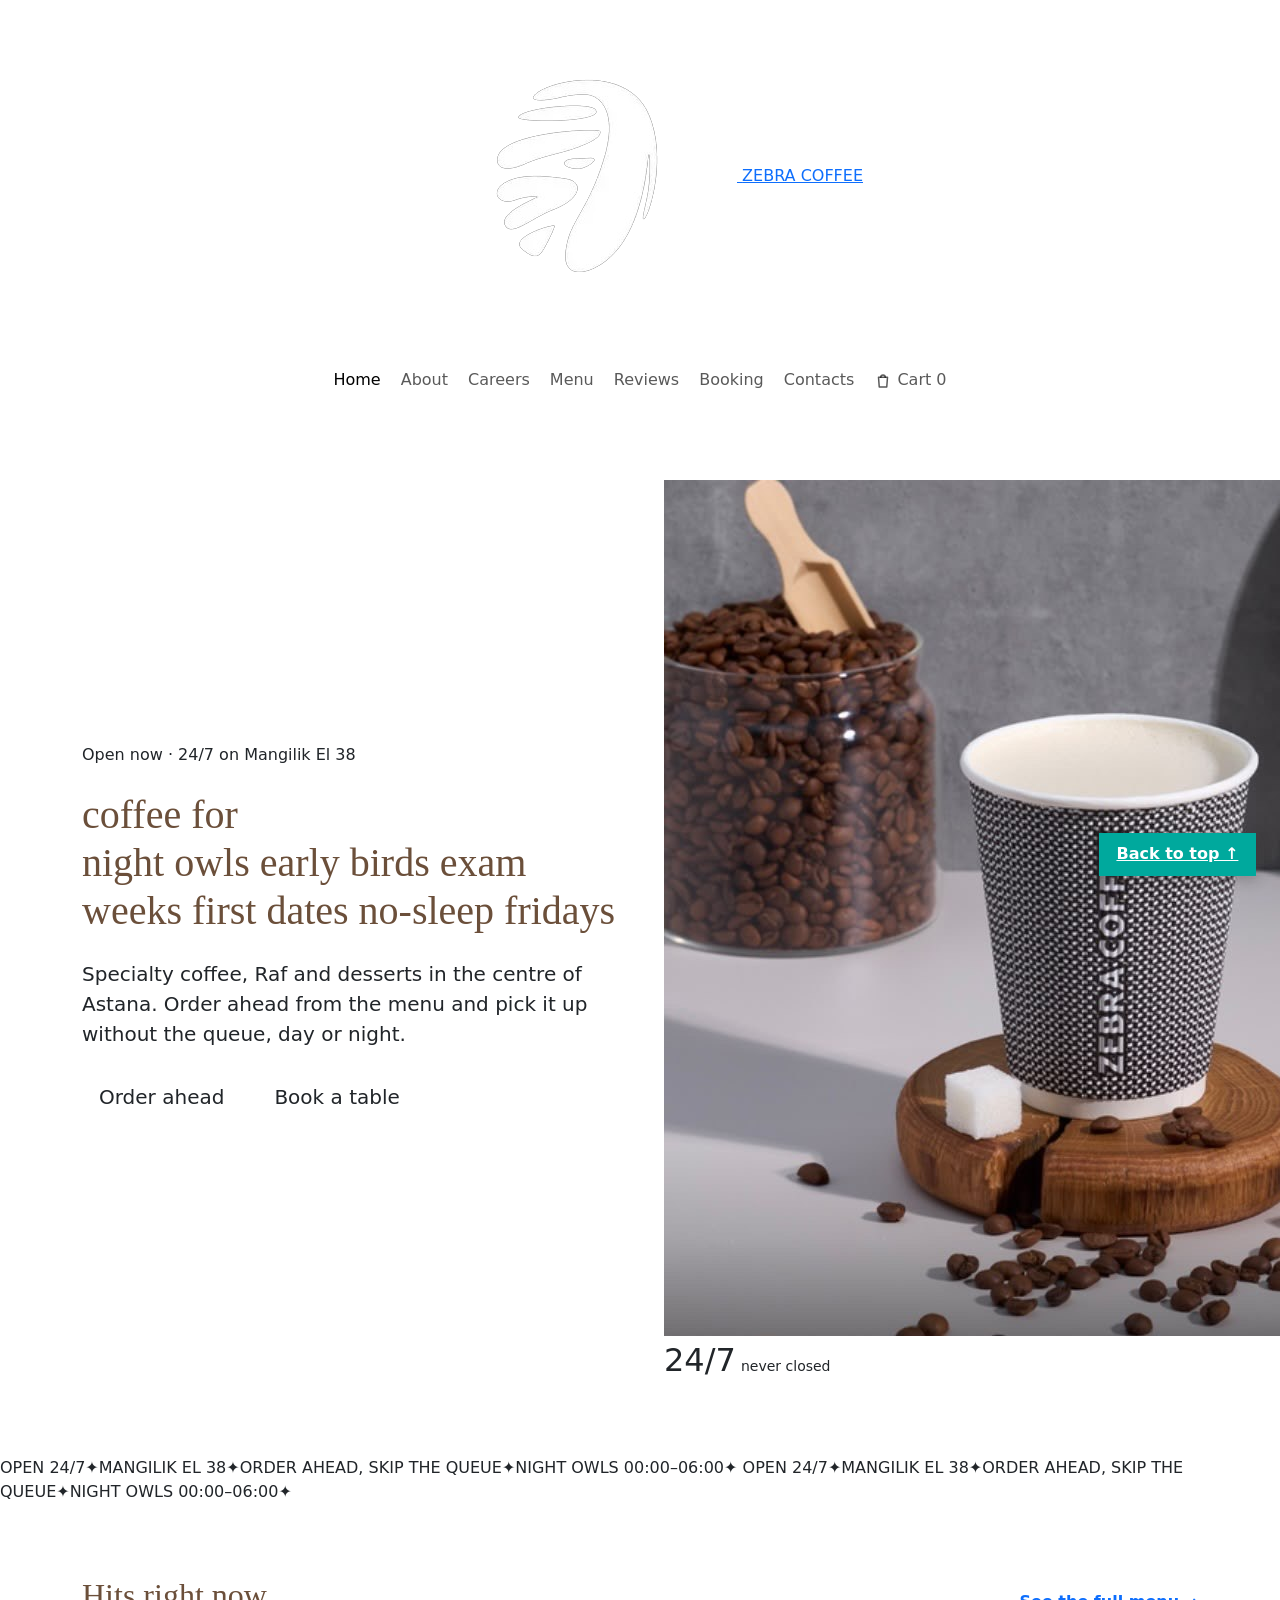
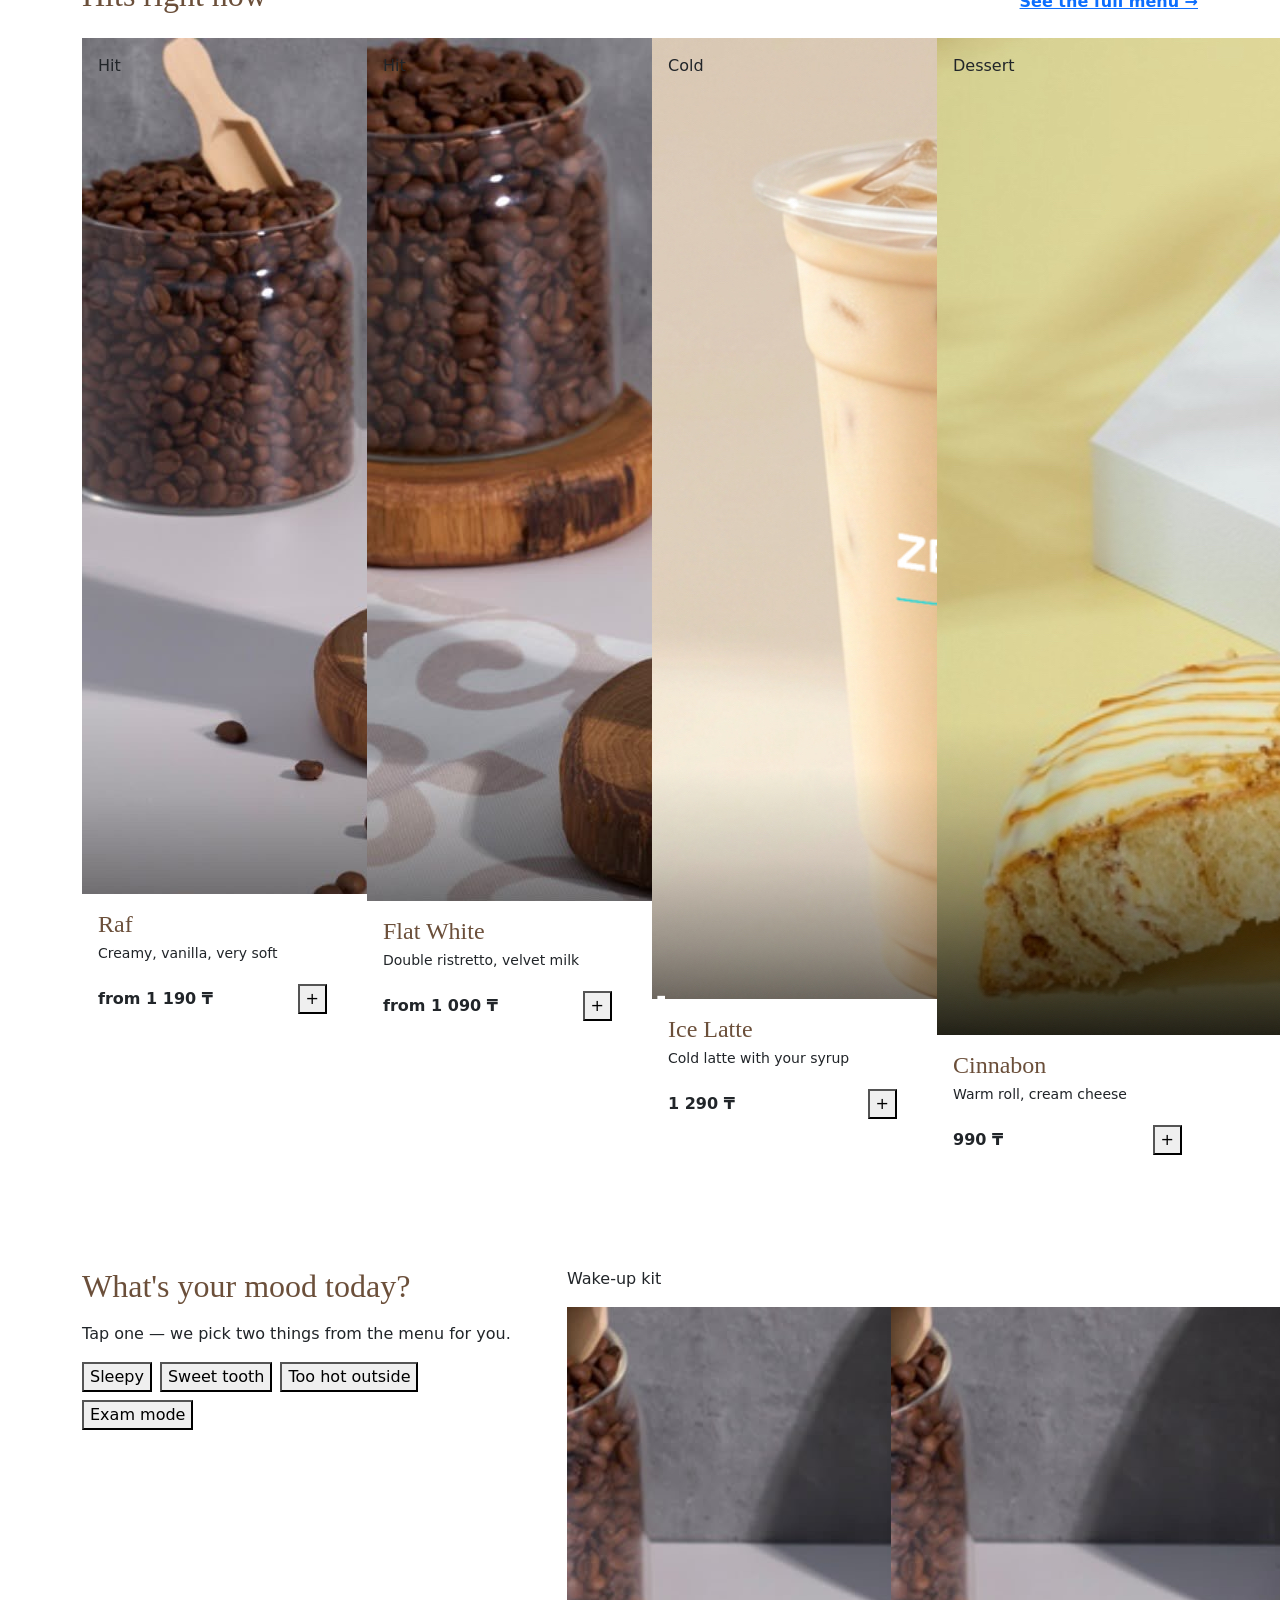
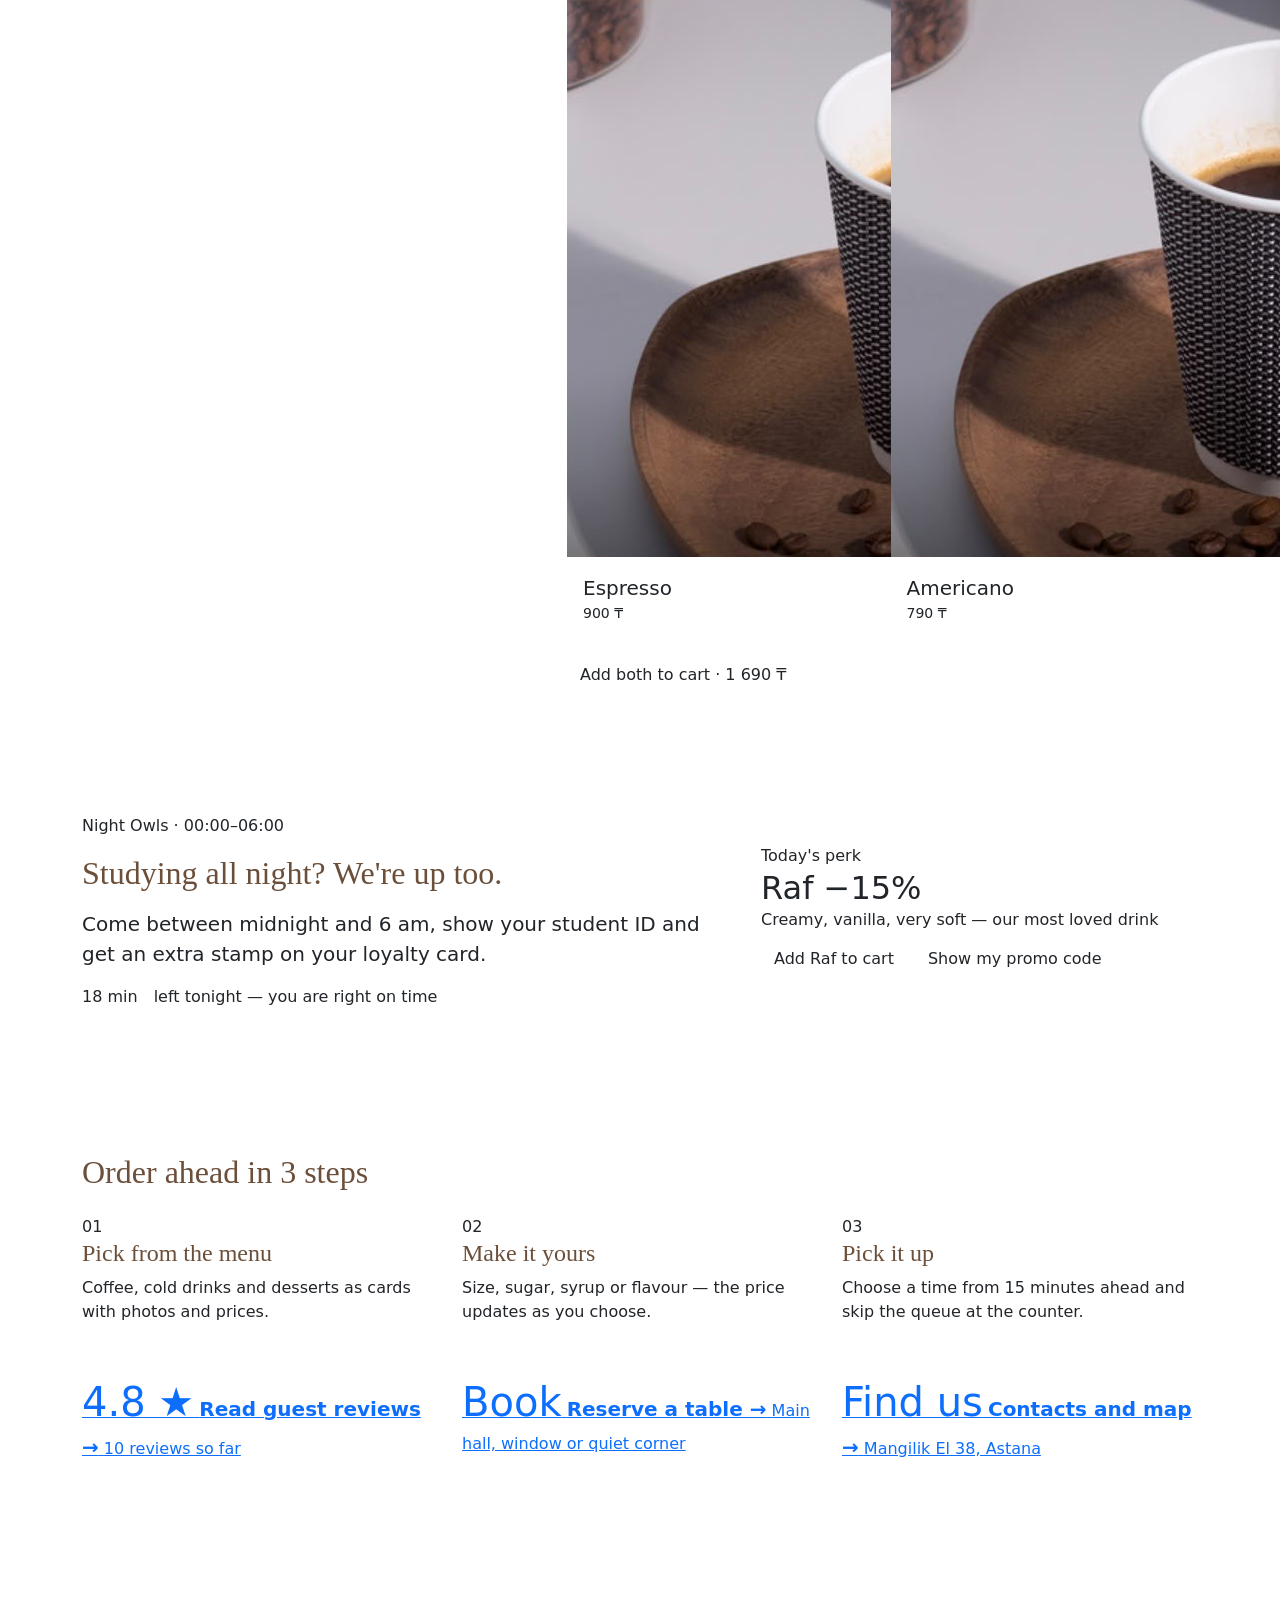
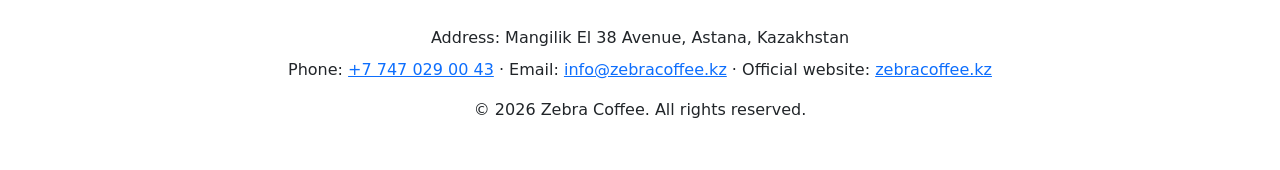
==== commit 975553aa: "change some elements design" ====
--- a/index.html
+++ b/index.html
@@ -2,218 +2,254 @@
 <html lang="en">
 <head>
     <meta charset="UTF-8">
-    <meta name="viewport" content="width=device-width, initial-scale=1.0">
-    <meta name="description" content="Zebra Coffee – a cozy coffee shop in a convenient location.">
-    <title>Zebra Coffee — Homepage</title>
-
-    <!-- Bootstrap v5.3.3 CSS CDN Connection -->
+    <meta name="viewport" content="width=device-width, initial-scale=1">
+    <title>Zebra Coffee — coffee for night owls | Astana, 24/7</title>
+    <meta name="description" content="Zebra Coffee — specialty coffee shop on Mangilik El 38, Astana. Open 24/7.">
+    <link rel="icon" href="images/logo.png">
+
+    <!-- Bootstrap 5.3.3 -->
     <link href="https://cdn.jsdelivr.net/npm/bootstrap@5.3.3/dist/css/bootstrap.min.css" rel="stylesheet">
-    
-    <!-- Custom CSS Layer -->
-    <link rel="stylesheet" href="css/base.css">
-    <link rel="stylesheet" href="css/homepage.css">
+    <!-- Fonts -->
+    <link rel="preconnect" href="https://fonts.googleapis.com">
+    <link rel="preconnect" href="https://fonts.gstatic.com" crossorigin>
+    <link href="https://fonts.googleapis.com/css2?family=Bricolage+Grotesque:wght@400;600;800&family=Inter:wght@400;500;600;700&family=Instrument+Serif:ital@1&family=JetBrains+Mono:wght@400;700&display=swap" rel="stylesheet">
+    <!-- Our styles: shared + this page -->
+    <link href="css/style.css" rel="stylesheet">
+    <link href="css/homepage.css" rel="stylesheet">
 </head>
-<body id="top">
-    
-    <header class="container-fluid bg-dark text-white p-3 mb-4">
-        <div class="text-center mb-3">
-            <img src="images/logo.png" alt="Zebra Coffee Logo" class="brand-logo" id="main-brand-logo">
-            <h1 class="display-6 fw-bold mb-0">Zebra Coffee</h1>
-            <p class="lead text-white-50 mb-0 fs-6">City to-go coffee shop</p>
-        </div>
-        
-        <nav class="navbar navbar-expand-md navbar-dark pt-3 border-top border-secondary">
-            <div class="container-fluid">
-                <button class="navbar-toggler ms-auto" type="button" data-bs-toggle="collapse" data-bs-target="#mainNav" aria-controls="mainNav" aria-expanded="false" aria-label="Toggle navigation" id="nav-toggle-btn">
-                    <span class="navbar-toggler-icon"></span>
-                </button>
-                <div class="collapse navbar-collapse justify-content-center" id="mainNav">
-                    <ul class="navbar-nav">
-                        <li class="nav-item"><a class="nav-link active" href="index.html">Home</a></li>
-                        <li class="nav-item"><a class="nav-link" href="about.html">About</a></li>
-                        <li class="nav-item"><a class="nav-link" href="career.html">Careers</a></li>
-                        <li class="nav-item"><a class="nav-link" href="menu.html">Menu</a></li>
-                        <li class="nav-item"><a class="nav-link" href="reviews.html">Reviews</a></li>
-                        <li class="nav-item"><a class="nav-link" href="booking.html">Booking</a></li>
-                        <li class="nav-item"><a class="nav-link" href="contacts.html">Contacts</a></li>
-                    </ul>
-                </div>
-            </div>
-        </nav>
+<body>
+    <a class="visually-hidden-focusable" href="#main">Skip to content</a>
+
+    <!-- ===== HEADER: logo + name ===== -->
+    <header class="site-header" id="top">
+        <div class="container py-3 text-center">
+            <a href="index.html" class="brand-link">
+                <img src="images/logo.png" alt="" class="brand-logo">
+                <span class="brand-name">ZEBRA COFFEE</span>
+            </a>
+        </div>
     </header>
 
-    <main class="container mb-5">
-        <!-- Dynamic notification / status container prepared for future JS -->
-        <div id="live-announcement-container" class="hidden mb-3"></div>
-
-        <p class="quick-links text-center text-md-start mb-4 text-muted">
-            Quick links: <a href="#highlights" class="btn btn-sm btn-outline-secondary py-0" id="quick-link-highlights">Highlights</a> 
-            <span class="mx-1">|</span> 
-            <a href="#photo-gallery" class="btn btn-sm btn-outline-secondary py-0" id="quick-link-gallery">Gallery</a>
-        </p>
-
-        <!-- Welcome Section -->
-        <section id="welcome" class="card shadow-sm border-0 p-4 p-md-5 mb-4 rounded-4">
-            <h2 class="h3 fw-bold mb-3 text-center text-md-start">Welcome to Zebra Coffee on Mangilik El</h2>
-            <p class="lead fs-6 mb-2">
-                <strong><em>Zebra Coffee</em></strong> is a popular express-format coffee chain. 
-                Our branch at <mark class="px-2 py-1 rounded">38 Mangilik El Avenue in Astana</mark> offers quick 
-                takeaway coffee for local residents and students.
-            </p>
-            <p class="text-secondary mb-3">
-                We serve <em>freshly roasted beans</em> and guarantee <b>consistent taste</b> with every single cup.
-            </p>
-            <div class="d-flex gap-2">
-                <a href="menu.html" class="btn btn-dark btn-sm rounded-pill px-3" id="welcome-menu-btn">Explore Menu</a>
-                <a href="booking.html" class="btn btn-outline-dark btn-sm rounded-pill px-3" id="welcome-booking-btn">Book a Table</a>
-            </div>
-        </section>
-
-        <!-- Highlights Section with Interactive Spotlight Widget -->
-        <section id="highlights" class="card shadow-sm border-0 p-4 p-md-5 mb-4 rounded-4 bg-white">
-            <h2 class="h3 fw-bold mb-4 text-center text-md-start">What makes our spot unique?</h2>
-            
-            <div class="row g-4 align-items-start">
-                <!-- Left Column: Highlights Info -->
-                <div class="col-12 col-lg-7">
-                    <p class="mb-3">
-                        Our extensive menu features specialty drinks, dairy-free alternatives 
-                        such as oat and almond milk, and innovative sugar-free fruit and berry 
-                        extracts. Customers enjoy <i>complimentary syrup additions</i>, extra 
-                        espresso shots, and free splashes of milk to build their personal 
-                        favorite beverage.
-                    </p>
-                    
-                    <div class="row g-2 pt-2">
-                        <div class="col-6">
-                            <div class="p-2 border rounded text-center bg-light">
-                                <span class="fw-bold d-block text-dark">3 Min</span>
-                                <small class="text-muted">Average prep time</small>
+    <!-- ===== MENU: all pages (sticks to the top while scrolling) ===== -->
+    <nav class="site-nav navbar navbar-expand-lg py-1" aria-label="Main">
+        <div class="container">
+            <button class="navbar-toggler mx-auto" type="button" data-bs-toggle="collapse" data-bs-target="#mainNav"
+                    aria-controls="mainNav" aria-expanded="false" aria-label="Toggle navigation">
+                <span class="navbar-toggler-icon"></span>
+            </button>
+            <div class="collapse navbar-collapse justify-content-center" id="mainNav">
+                <ul class="navbar-nav align-items-center gap-1 py-2 py-lg-1">
+                <li class="nav-item"><a class="nav-link active" aria-current="page" href="index.html">Home</a></li>
+                <li class="nav-item"><a class="nav-link" href="about.html">About</a></li>
+                <li class="nav-item"><a class="nav-link" href="career.html">Careers</a></li>
+                <li class="nav-item"><a class="nav-link" href="menu.html">Menu</a></li>
+                <li class="nav-item"><a class="nav-link" href="reviews.html">Reviews</a></li>
+                <li class="nav-item"><a class="nav-link" href="booking.html">Booking</a></li>
+                <li class="nav-item"><a class="nav-link" href="contacts.html">Contacts</a></li>
+                <li class="nav-item">
+                    <a class="nav-link cart-link" href="cart.html" aria-label="Cart">
+                        <svg width="18" height="18" viewBox="0 0 24 24" fill="none" stroke="currentColor" stroke-width="2" stroke-linecap="round" stroke-linejoin="round" aria-hidden="true"><path d="M6 7h12l-1 13H7L6 7z"/><path d="M9 7a3 3 0 0 1 6 0"/></svg>
+                        Cart <span class="cart-badge">0</span>
+                    </a>
+                </li>
+                </ul>
+            </div>
+        </div>
+    </nav>
+
+    <main id="main">
+
+        <!-- ===== 1. HERO with the rotating word ===== -->
+        <section class="container py-5">
+            <div class="row align-items-center g-5 py-lg-4">
+                <div class="col-lg-6 d-flex flex-column gap-4">
+                    <span class="status-pill align-self-start"><span class="status-dot"></span>Open now · 24/7 on Mangilik El 38</span>
+
+                    <h1 class="hero-title font-display mb-0">
+                        coffee for<br>
+                        <!-- home.js switches the class "is-active" every 2.2 seconds -->
+                        <span class="rotating-words font-serif-italic text-teal" aria-live="polite">
+                            <span class="rotating-word is-active">night owls</span>
+                            <span class="rotating-word">early birds</span>
+                            <span class="rotating-word">exam weeks</span>
+                            <span class="rotating-word">first dates</span>
+                            <span class="rotating-word">no-sleep fridays</span>
+                        </span>
+                    </h1>
+
+                    <p class="lead text-muted-zebra mb-0">Specialty coffee, Raf and desserts in the centre of Astana. Order ahead from the menu and pick it up without the queue, day or night.</p>
+
+                    <div class="d-flex flex-wrap gap-3">
+                        <a href="menu.html" class="btn btn-zebra btn-lg">Order ahead</a>
+                        <a href="booking.html" class="btn btn-zebra-outline btn-lg">Book a table</a>
+                    </div>
+                </div>
+
+                <div class="col-lg-6">
+                    <div class="hero-photo-wrap">
+                        <div class="hero-stripes" aria-hidden="true"></div>
+                        <img src="images/raf.jpg" alt="Raf coffee in a Zebra Coffee cup" class="hero-photo">
+                        <div class="hero-sticker font-display" aria-hidden="true">
+                            <span class="fs-2">24/7</span>
+                            <small>never closed</small>
+                        </div>
+                    </div>
+                </div>
+            </div>
+        </section>
+
+        <!-- ===== 2. Running line ===== -->
+        <div class="marquee" aria-hidden="true">
+            <div class="marquee-track font-display">
+                <span>OPEN 24/7</span><span>✦</span><span>MANGILIK EL 38</span><span>✦</span><span>ORDER AHEAD, SKIP THE QUEUE</span><span>✦</span><span>NIGHT OWLS 00:00–06:00</span><span>✦</span>
+                <span>OPEN 24/7</span><span>✦</span><span>MANGILIK EL 38</span><span>✦</span><span>ORDER AHEAD, SKIP THE QUEUE</span><span>✦</span><span>NIGHT OWLS 00:00–06:00</span><span>✦</span>
+            </div>
+        </div>
+
+        <!-- ===== 3. Hits (cards are created by home.js from data.js) ===== -->
+        <section class="container py-5 mt-4">
+            <div class="d-flex flex-wrap justify-content-between align-items-end gap-3 mb-4">
+                <h2 class="section-title mb-0">Hits right <span class="font-serif-italic text-teal">now</span></h2>
+                <a href="menu.html" class="fw-bold">See the full menu →</a>
+            </div>
+            <div class="row g-4" id="hits-grid"></div>
+        </section>
+
+        <!-- ===== 4. Mood picker ===== -->
+        <section class="container py-5">
+            <div class="mood-box">
+                <div class="row g-5">
+                    <div class="col-lg-5 d-flex flex-column gap-3">
+                        <h2 class="section-title mb-0">What's your <span class="font-serif-italic text-teal">mood</span> today?</h2>
+                        <p class="text-muted-zebra mb-0">Tap one — we pick two things from the menu for you.</p>
+                        <div class="d-flex flex-wrap gap-2" id="mood-buttons" role="group" aria-label="Mood">
+                            <button type="button" class="pill-btn active" data-mood="sleepy" aria-pressed="true">Sleepy</button>
+                            <button type="button" class="pill-btn" data-mood="sweet" aria-pressed="false">Sweet tooth</button>
+                            <button type="button" class="pill-btn" data-mood="hot" aria-pressed="false">Too hot outside</button>
+                            <button type="button" class="pill-btn" data-mood="exam" aria-pressed="false">Exam mode</button>
+                        </div>
+                    </div>
+                    <div class="col-lg-7 d-flex flex-column gap-3">
+                        <p class="eyebrow text-muted-zebra mb-0" id="mood-title">Wake-up kit</p>
+                        <div class="row g-3" id="mood-picks"></div>
+                        <button type="button" class="btn btn-zebra align-self-start" id="mood-add">Add both to cart</button>
+                    </div>
+                </div>
+            </div>
+        </section>
+
+        <!-- ===== 5. Night Owls + today's perk ===== -->
+        <section class="night-section">
+            <div class="container py-5">
+                <div class="row g-5 align-items-center py-lg-4">
+                    <div class="col-lg-7 d-flex flex-column gap-3">
+                        <span class="eyebrow text-yellow">Night Owls · 00:00–06:00</span>
+                        <h2 class="font-display night-title mb-0">Studying all night? <span class="font-serif-italic text-yellow">We're up too.</span></h2>
+                        <p class="text-light-grey fs-5 mb-0">Come between midnight and 6 am, show your student ID and get an extra stamp on your loyalty card.</p>
+                        <div class="d-flex flex-wrap align-items-baseline gap-3">
+                            <span class="font-display night-timer" id="night-timer">—</span>
+                            <span class="text-light-grey" id="night-label"></span>
+                        </div>
+                    </div>
+                    <div class="col-lg-5">
+                        <div class="perk-card">
+                            <span class="eyebrow">Today's perk</span>
+                            <div class="font-display fs-2 lh-sm" id="perk-name">—</div>
+                            <p class="mb-2" id="perk-desc"></p>
+                            <div class="d-flex flex-wrap gap-2">
+                                <button type="button" class="btn btn-zebra-outline" id="perk-add">Add to cart</button>
+                                <button type="button" class="btn btn-zebra" id="perk-reveal">Show my promo code</button>
                             </div>
-                        </div>
-                        <div class="col-6">
-                            <div class="p-2 border rounded text-center bg-light">
-                                <span class="fw-bold d-block text-dark">100% Arabica</span>
-                                <small class="text-muted">Fresh local roast</small>
+                            <div class="d-none align-items-center flex-wrap gap-3" id="perk-code-box">
+                                <span class="perk-code font-display" id="perk-code">ZEB-0000</span>
+                                <span class="fw-semibold small" id="perk-hint">Enter it in the cart</span>
                             </div>
                         </div>
                     </div>
                 </div>
-
-                <!-- Right Column: Interactive Spotlight Widget (Instead of static discounts) -->
-                <div class="col-12 col-lg-5">
-                    <div class="card border rounded-4 shadow-sm p-4 bg-light position-relative" id="drink-widget-box">
-                        <div class="d-flex justify-content-between align-items-center mb-3">
-                            <span class="badge bg-white text-dark border px-2 py-1 fw-bold text-uppercase label-spaced">
-                                Spotlight Drink
-                            </span>
-                            <span class="small fw-semibold text-muted font-monospace" id="widget-price">890 KZT</span>
-                        </div>
-
-                        <!-- Filter Buttons (Energy / Sweet / Zero) -->
-                        <div class="btn-group btn-group-sm w-100 mb-3" role="group" id="drink-preset-filters">
-                            <button type="button" class="btn btn-dark active filter-preset-btn" data-preset="energy">Energy Boost</button>
-                            <button type="button" class="btn btn-outline-dark filter-preset-btn" data-preset="sweet">Sweet &amp; Creamy</button>
-                            <button type="button" class="btn btn-outline-dark filter-preset-btn" data-preset="zero">Zero Caffeine</button>
-                        </div>
-
-                        <!-- Target Display Box -->
-                        <div id="drink-display-panel" class="bg-white p-3 rounded-3 border">
-                            <div class="d-flex justify-content-between align-items-start">
-                                <div>
-                                    <h3 class="h6 fw-bold text-dark mb-1" id="drink-title">Double Espresso Tonic</h3>
-                                    <p class="small text-muted mb-2" id="drink-subtitle">Chilled tonic water with rich espresso crema</p>
-                                </div>
-                                <span class="badge bg-secondary rounded-pill" id="drink-calories">45 kcal</span>
-                            </div>
-                            
-                            <hr class="my-2">
-                            
-                            <div class="small text-secondary mb-3" id="drink-details">
-                                <strong>Barista Note:</strong> Pulled on fresh Ethiopian blend. Balanced acidity with zero added sugar.
-                            </div>
-
-                            <div class="d-flex flex-wrap justify-content-between align-items-center gap-2">
-                                <span class="small text-muted text-nowrap" id="drink-portion">Standard / 350 ml</span>
-                                <a href="menu.html" class="btn btn-sm btn-outline-dark rounded-pill px-3 text-nowrap" id="drink-order-link">View in Menu &rarr;</a>
-                            </div>
-                        </div>
-                    </div>
-                </div>
-            </div>
-        </section>
-
-        <!-- Zebra Teal Night Owls Alert -->
-        <div class="d-flex align-items-center justify-content-between mb-4 p-3 shadow-sm rounded-4 text-white bg-zebra" 
-             role="alert" 
-             id="student-promo-alert">
-             <div>
-                <strong>Night Owls Welcome:</strong> Visiting between 00:00 and 06:00? Show your student ID for an extra stamp on your loyalty card.
-             </div>
-            <a href="menu.html" class="btn btn-sm btn-outline-light rounded-pill text-nowrap ms-3 d-none d-sm-inline-block px-3" id="promo-alert-btn">View Offers</a>
-        </div>
-
-        <!-- Asymmetric Photo Gallery -->
-        <section id="photo-gallery" class="card shadow-sm border-0 p-4 p-md-5 mb-4 rounded-4">
-            <h2 class="h3 fw-bold mb-1 text-center text-md-start">Photo Gallery</h2>
-            <p class="text-muted mb-4 text-center text-md-start">Authentic photos taken at our Mangilik El location:</p>
-            
-            <div class="row g-4" id="gallery-container">
-                <div class="col-12 col-md-6 col-lg-7">
-                    <figure class="m-0 h-100 d-flex flex-column">
-                        <img src="images/img1_street.jpg" class="img-fluid rounded-3 object-fit-cover w-100 gallery-photo" alt="Cozy street view">
-                        <figcaption class="small text-muted mt-2">Exterior view of our cozy Mangilik El branch welcoming guests with evening lights.</figcaption>
-                    </figure>
-                </div>
-                <div class="col-12 col-md-6 col-lg-5">
-                    <figure class="m-0 h-100 d-flex flex-column">
-                        <img src="images/img2_kassa.jpg" class="img-fluid rounded-3 object-fit-cover w-100 gallery-photo" alt="Main entrance and cash desk">
-                        <figcaption class="small text-muted mt-2">Main entrance and cash counter where guests place takeaway orders.</figcaption>
-                    </figure>
-                </div>
-                <div class="col-12 col-md-6 col-lg-5">
-                    <figure class="m-0 h-100 d-flex flex-column">
-                        <img src="images/img3_2floor.jpg" class="img-fluid rounded-3 object-fit-cover w-100 gallery-photo" alt="Second floor seating area">
-                        <figcaption class="small text-muted mt-2">Cozy second-floor mezzanine with study spaces.</figcaption>
-                    </figure>
-                </div>
-                <div class="col-12 col-md-6 col-lg-7">
-                    <figure class="m-0 h-100 d-flex flex-column">
-                        <img src="images/img4_style.jpg" class="img-fluid rounded-3 object-fit-cover w-100 gallery-photo" alt="Sleek and modern interior">
-                        <figcaption class="small text-muted mt-2">Stylish coffee shop interior with bright white backlighting.</figcaption>
-                    </figure>
-                </div>
-            </div>
-        </section>
-
-        <!-- Schedule Section -->
-        <section id="schedule" class="card shadow-sm border-0 p-4 p-md-5 mb-4 rounded-4 text-center">
-            <h2 class="h3 fw-bold mb-3">Opening Hours</h2>
-            <p class="fs-5 mb-2">Our doors are open <strong>24 hours a day</strong>, welcoming guests day and night without breaks.</p>
-            <p class="text-muted small mb-0">&quot;Quality and care in every single cup&quot; &mdash; that is the core commitment of our team.</p>
-        </section>
-
-        <p class="text-end">
-            <a class="btn btn-secondary btn-sm rounded-pill back-to-top hidden" href="#top" id="back-to-top-btn">Back to top &uarr;</a>
-        </p>
+            </div>
+        </section>
+
+        <!-- ===== 6. How to order ===== -->
+        <section class="container py-5 mt-4">
+            <h2 class="section-title mb-4">Order ahead in <span class="font-serif-italic text-teal">3 steps</span></h2>
+            <div class="row g-4">
+                <div class="col-md-4">
+                    <div class="step">
+                        <span class="step-number font-display">01</span>
+                        <h3 class="font-display h4">Pick from the menu</h3>
+                        <p class="text-muted-zebra mb-0">Coffee, cold drinks and desserts as cards with photos and prices.</p>
+                    </div>
+                </div>
+                <div class="col-md-4">
+                    <div class="step">
+                        <span class="step-number font-display">02</span>
+                        <h3 class="font-display h4">Make it yours</h3>
+                        <p class="text-muted-zebra mb-0">Size, sugar, syrup or flavour — the price updates as you choose.</p>
+                    </div>
+                </div>
+                <div class="col-md-4">
+                    <div class="step">
+                        <span class="step-number font-display">03</span>
+                        <h3 class="font-display h4">Pick it up</h3>
+                        <p class="text-muted-zebra mb-0">Choose a time from 15 minutes ahead and skip the queue at the counter.</p>
+                    </div>
+                </div>
+            </div>
+        </section>
+
+        <!-- ===== 7. Links to other pages ===== -->
+        <section class="container pb-5 mb-4">
+            <div class="row g-4">
+                <div class="col-md-4">
+                    <a href="reviews.html" class="explore-card hover-lift">
+                        <span class="font-display fs-1">4.8 ★</span>
+                        <span class="fw-bold fs-5">Read guest reviews →</span>
+                        <span class="text-muted-zebra">10 reviews so far</span>
+                    </a>
+                </div>
+                <div class="col-md-4">
+                    <a href="booking.html" class="explore-card explore-card-teal hover-lift">
+                        <span class="font-display fs-1">Book</span>
+                        <span class="fw-bold fs-5">Reserve a table →</span>
+                        <span>Main hall, window or quiet corner</span>
+                    </a>
+                </div>
+                <div class="col-md-4">
+                    <a href="contacts.html" class="explore-card hover-lift">
+                        <span class="font-display fs-1">Find us</span>
+                        <span class="fw-bold fs-5">Contacts and map →</span>
+                        <span class="text-muted-zebra">Mangilik El 38, Astana</span>
+                    </a>
+                </div>
+            </div>
+        </section>
     </main>
 
-    <footer class="bg-dark text-white text-center py-4">
-        <div class="container">
-            <p class="mb-1 text-light">Address: Mangilik El 38 Avenue, Astana, Kazakhstan</p>
-            <p class="mb-1">Phone: <a href="tel:+77470290043" class="text-decoration-none text-light">+7 747 029 00 43</a></p>
-            <p class="mb-1">Official website: <a href="https://zebracoffee.kz" target="_blank" rel="noopener noreferrer" class="text-decoration-none text-light">zebracoffee.kz</a></p>
-            <p class="mb-3">Email: <a href="mailto:info@zebracoffee.kz" class="text-decoration-none text-light">info@zebracoffee.kz</a></p>
-            <hr class="border-secondary my-3">
-            <p class="small text-secondary mb-0">&copy; 2026 Zebra Coffee. All rights reserved.</p>
+    <!-- ===== Back to top (fixed, bottom right) ===== -->
+    <a href="#top" class="back-to-top" id="back-to-top">Back to top <span aria-hidden="true">↑</span></a>
+
+    <!-- ===== FOOTER ===== -->
+    <footer class="site-footer">
+        <div class="container py-5 text-center d-flex flex-column gap-2">
+            <span class="font-display fs-4 text-white" style="letter-spacing: 0.05em">ZEBRA COFFEE</span>
+            <span>Address: Mangilik El 38 Avenue, Astana, Kazakhstan</span>
+            <span>
+                Phone: <a href="tel:+77470290043">+7 747 029 00 43</a> ·
+                Email: <a href="mailto:info@zebracoffee.kz">info@zebracoffee.kz</a> ·
+                Official website: <a href="https://zebracoffee.kz" target="_blank" rel="noopener noreferrer">zebracoffee.kz</a>
+            </span>
+            <span class="footer-copy mt-2">&copy; 2026 Zebra Coffee. All rights reserved.</span>
         </div>
     </footer>
 
-    <!-- jQuery v3.7.1 Production CDN Connection (Must load before custom scripts) -->
-    <script src="https://code.jquery.com/jquery-3.7.1.min.js" integrity="sha256-/JqT3SQfawRcv/BIHPThkBvs0OEvtFFmqPF/lYI/Cxo=" crossorigin="anonymous"></script>
-    <!-- Bootstrap v5.3.3 JS Bundle CDN -->
+    <!-- jQuery 3.7.1 and Bootstrap 5.3.3 (with Popper) -->
+    <script src="https://code.jquery.com/jquery-3.7.1.min.js"></script>
     <script src="https://cdn.jsdelivr.net/npm/bootstrap@5.3.3/dist/js/bootstrap.bundle.min.js"></script>
+    <!-- Our scripts: shared first, then this page -->
+    <script src="js/data.js"></script>
+    <script src="js/cart.js"></script>
     <script src="js/main.js"></script>
-    <script src="js/homepage.js"></script>
+    <script src="js/home.js"></script>
 </body>
-</html>+</html>
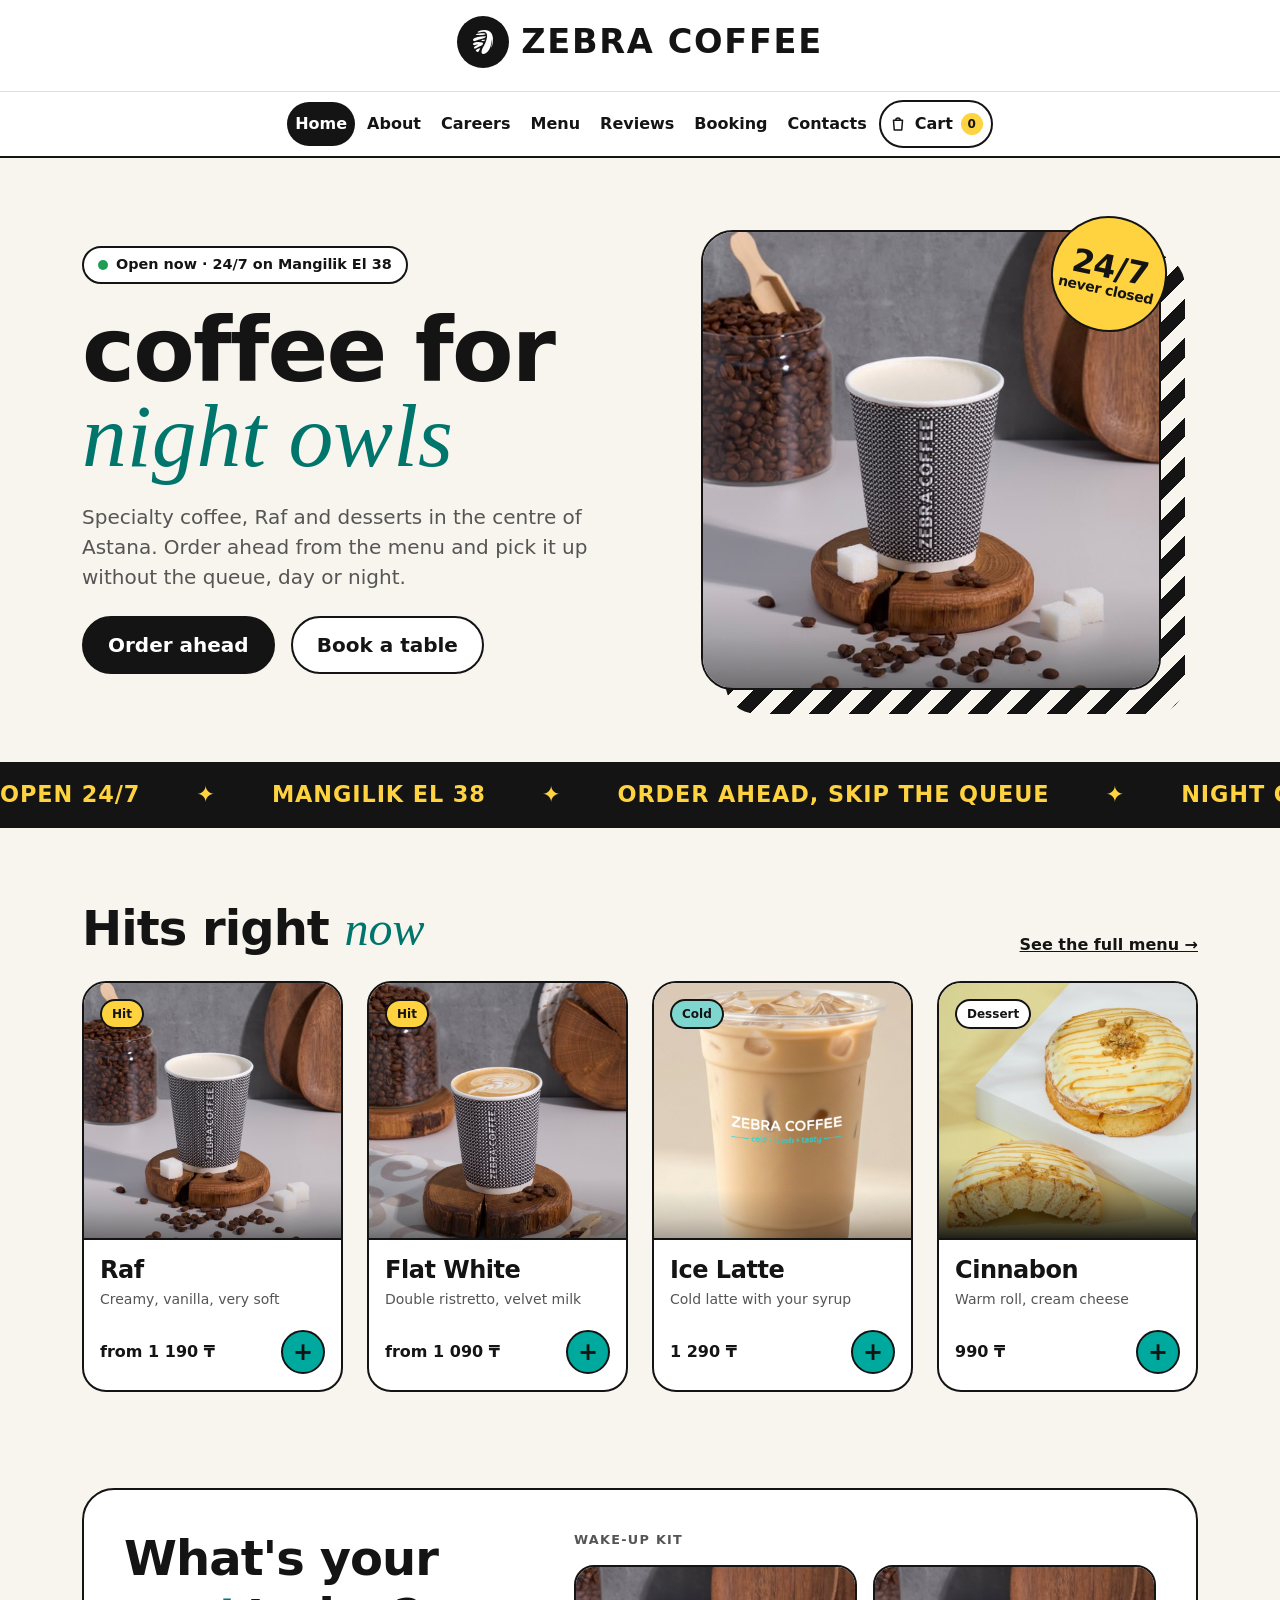
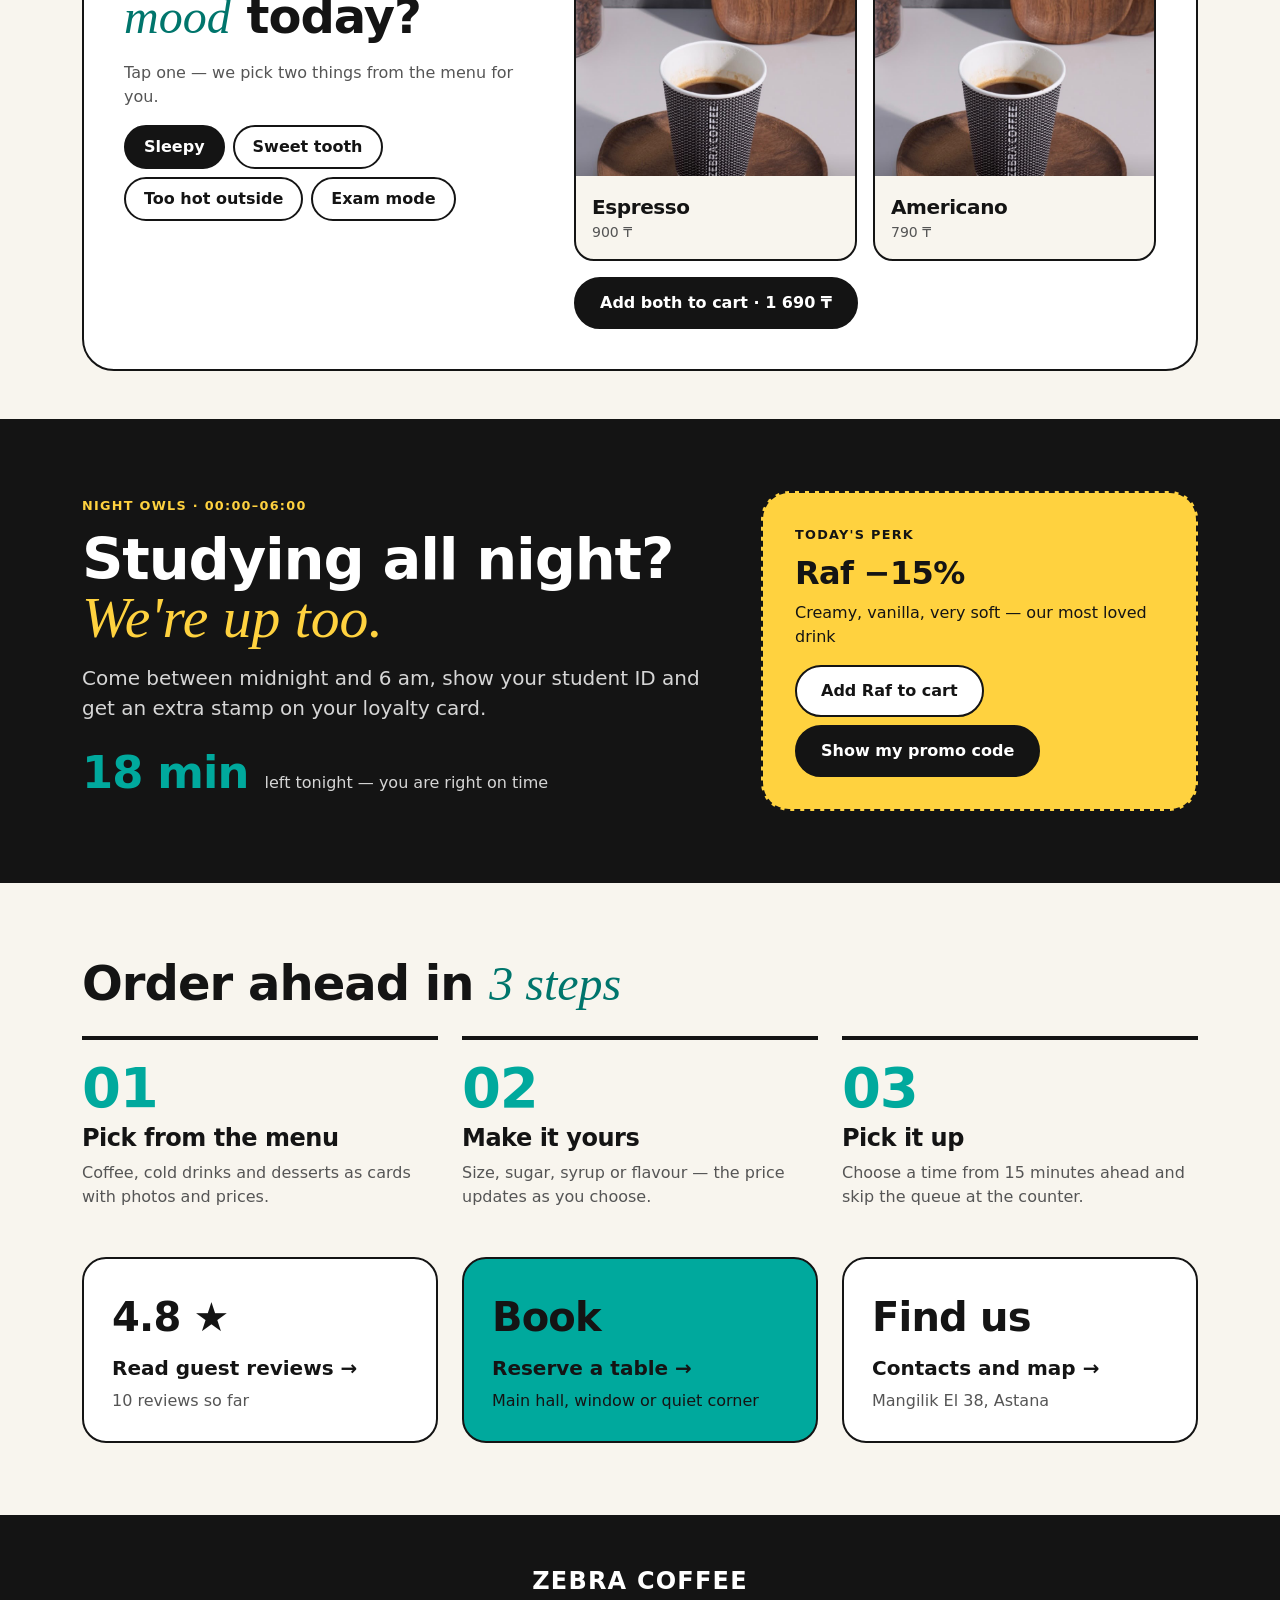
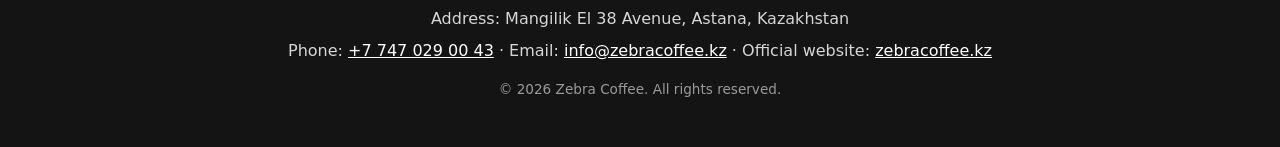
==== commit 4d29655c: "add alt" ====
--- a/index.html
+++ b/index.html
@@ -24,7 +24,7 @@
     <header class="site-header" id="top">
         <div class="container py-3 text-center">
             <a href="index.html" class="brand-link">
-                <img src="images/logo.png" alt="" class="brand-logo">
+                <img src="images/logo.png" alt="Zebra Coffee logo" class="brand-logo">
                 <span class="brand-name">ZEBRA COFFEE</span>
             </a>
         </div>
--- a/css/style.css
+++ b/css/style.css
@@ -0,0 +1,208 @@
+/* =========================================================
+   Zebra Coffee — shared styles (every page uses this file)
+   Page-specific styles live in css/<page>.css
+   ========================================================= */
+
+/* ---------- 1. Colors and fonts in one place ---------- */
+:root {
+  --zebra-cream: #F8F5EE;      /* page background */
+  --zebra-black: #141414;      /* text, borders, dark sections */
+  --zebra-teal: #00A99D;       /* main accent (buttons, highlights) */
+  --zebra-teal-dark: #00756C;  /* teal for text (better contrast) */
+  --zebra-teal-light: #E3F7F5; /* soft teal backgrounds */
+  --zebra-yellow: #FFD23F;     /* small accents: badges, stickers */
+  --zebra-grey: #555555;       /* secondary text */
+  --zebra-line: #E2DED5;       /* thin dividers */
+  --zebra-error: #B42318;      /* form errors */
+  --zebra-ok: #1F9D55;         /* valid fields, "open now" dot */
+
+  --font-display: 'Bricolage Grotesque', system-ui, sans-serif;
+  --font-body: 'Inter', system-ui, sans-serif;
+  --font-serif: 'Instrument Serif', Georgia, serif;
+  --font-mono: 'JetBrains Mono', ui-monospace, monospace;
+
+  /* Make Bootstrap use our colors */
+  --bs-body-bg: var(--zebra-cream);
+  --bs-body-color: var(--zebra-black);
+  --bs-body-font-family: var(--font-body);
+  --bs-link-color: var(--zebra-black);
+  --bs-link-hover-color: var(--zebra-teal-dark);
+  --bs-form-invalid-color: var(--zebra-error);
+  --bs-form-invalid-border-color: var(--zebra-error);
+  --bs-form-valid-border-color: var(--zebra-ok);
+}
+
+html { scroll-behavior: smooth; }
+body { background: var(--zebra-cream); color: var(--zebra-black); font-family: var(--font-body); }
+main { overflow-x: clip; } /* decorations (stripes, stickers) never cause sideways scrolling */
+a { color: var(--zebra-black); }
+a:hover { color: var(--zebra-teal-dark); }
+
+/* ---------- 2. Typography helpers ---------- */
+.font-display { font-family: var(--font-display); font-weight: 800; letter-spacing: -0.02em; }
+.font-serif-italic { font-family: var(--font-serif); font-style: italic; font-weight: 400; letter-spacing: 0; }
+.font-mono { font-family: var(--font-mono); }
+.text-teal { color: var(--zebra-teal-dark); }
+.text-muted-zebra { color: var(--zebra-grey); }
+
+.page-title { font-family: var(--font-display); font-weight: 800; letter-spacing: -0.02em; line-height: 0.95; font-size: clamp(2.8rem, 6vw, 5rem); }
+.section-title { font-family: var(--font-display); font-weight: 800; letter-spacing: -0.02em; font-size: clamp(2rem, 4vw, 3rem); }
+.eyebrow { font-size: 0.8rem; font-weight: 700; letter-spacing: 0.1em; text-transform: uppercase; }
+
+/* ---------- 3. Header and navigation ---------- */
+.site-header { background: #fff; }
+.brand-link { display: inline-flex; align-items: center; gap: 12px; text-decoration: none; color: var(--zebra-black); }
+.brand-link:hover { color: var(--zebra-black); }
+.brand-logo { width: 52px; height: 52px; object-fit: contain; background: var(--zebra-black); border-radius: 50%; padding: 6px; } /* the logo is white, so it sits on a black circle */
+.brand-name { font-family: var(--font-display); font-weight: 800; font-size: 2.1rem; letter-spacing: 0.05em; }
+
+.site-nav {
+  position: sticky; top: 0; z-index: 1030;
+  background: #fff;
+  border-top: 1px solid var(--zebra-line);
+  border-bottom: 2px solid var(--zebra-black);
+}
+.site-nav .nav-link {
+  color: var(--zebra-black);
+  font-weight: 600;
+  padding: 10px 16px;
+  border-radius: 999px;
+  transition: background 0.15s ease, color 0.15s ease;
+}
+.site-nav .nav-link:hover { background: var(--zebra-teal-light); color: var(--zebra-black); }
+.site-nav .nav-link.active { background: var(--zebra-black); color: #fff; }
+
+.cart-link { border: 2px solid var(--zebra-black); display: inline-flex; align-items: center; gap: 8px; }
+.cart-badge {
+  background: var(--zebra-yellow); color: var(--zebra-black);
+  border-radius: 999px; min-width: 22px; height: 22px; padding: 0 6px;
+  display: inline-flex; align-items: center; justify-content: center;
+  font-size: 0.75rem; font-weight: 700;
+}
+.cart-badge.bump { animation: bump 0.4s ease; }
+@keyframes bump { 50% { transform: scale(1.35); } }
+
+/* ---------- 4. Buttons ---------- */
+.btn-zebra, .btn-zebra-outline, .btn-zebra-teal {
+  border-radius: 999px; font-weight: 700; padding: 12px 24px;
+  border: 2px solid var(--zebra-black); min-height: 48px;
+}
+.btn-zebra { background: var(--zebra-black); color: #fff; }
+.btn-zebra:hover, .btn-zebra:focus { background: #333; color: #fff; border-color: var(--zebra-black); }
+.btn-zebra-outline { background: #fff; color: var(--zebra-black); }
+.btn-zebra-outline:hover, .btn-zebra-outline:focus { background: var(--zebra-teal-light); color: var(--zebra-black); border-color: var(--zebra-black); }
+.btn-zebra-teal { background: var(--zebra-teal); color: var(--zebra-black); }
+.btn-zebra-teal:hover, .btn-zebra-teal:focus { background: #1BBFB3; color: var(--zebra-black); border-color: var(--zebra-black); }
+
+/* round "+" button on product cards */
+.btn-plus {
+  width: 44px; height: 44px; border-radius: 50%;
+  border: 2px solid var(--zebra-black); background: var(--zebra-teal); color: var(--zebra-black);
+  font-size: 1.5rem; font-weight: 700; line-height: 1;
+  display: inline-flex; align-items: center; justify-content: center;
+}
+.btn-plus:hover { background: #1BBFB3; }
+
+/* pill buttons used as filters / choices */
+.pill-btn {
+  min-height: 44px; padding: 8px 18px; border-radius: 999px;
+  border: 2px solid var(--zebra-black); background: #fff; color: var(--zebra-black);
+  font-weight: 600;
+}
+.pill-btn.active { background: var(--zebra-black); color: #fff; }
+
+/* ---------- 5. Cards ---------- */
+.zebra-card {
+  background: #fff; border: 2px solid var(--zebra-black); border-radius: 24px;
+  overflow: hidden; height: 100%;
+}
+.hover-lift { transition: transform 0.2s ease, box-shadow 0.2s ease; }
+.hover-lift:hover { transform: translateY(-4px); box-shadow: 6px 6px 0 var(--zebra-black); }
+.card-photo { width: 100%; aspect-ratio: 1 / 1; object-fit: cover; border-bottom: 2px solid var(--zebra-black); }
+.tag {
+  display: inline-block; font-size: 0.75rem; font-weight: 700;
+  padding: 4px 10px; border-radius: 999px; border: 2px solid var(--zebra-black); background: #fff;
+}
+.tag-yellow { background: var(--zebra-yellow); }
+.tag-teal { background: #7FD6CF; }
+
+.status-pill {
+  display: inline-flex; align-items: center; gap: 8px;
+  background: #fff; border: 2px solid var(--zebra-black); border-radius: 999px;
+  padding: 6px 14px; font-weight: 600; font-size: 0.9rem;
+}
+.status-dot { width: 10px; height: 10px; border-radius: 50%; background: var(--zebra-ok); }
+
+/* ---------- 6. Forms (errors are red, valid fields green) ---------- */
+.zebra-form {
+  background: #fff; border: 2px solid var(--zebra-black); border-radius: 28px; padding: 32px;
+}
+.zebra-form .form-label { font-weight: 600; font-size: 0.9rem; }
+.zebra-form .form-control,
+.zebra-form .form-select {
+  border: 2px solid var(--zebra-black); border-radius: 14px; min-height: 48px;
+}
+.zebra-form .form-control:focus,
+.zebra-form .form-select:focus { border-color: var(--zebra-teal); box-shadow: 0 0 0 0.2rem rgba(0, 169, 157, 0.25); }
+.zebra-form .form-control.is-invalid,
+.zebra-form .form-select.is-invalid { border-color: var(--zebra-error); }
+.zebra-form .form-control.is-valid,
+.zebra-form .form-select.is-valid { border-color: var(--zebra-ok); }
+.zebra-form .invalid-feedback { color: var(--zebra-error); font-weight: 500; }
+.form-check-input:checked { background-color: var(--zebra-teal); border-color: var(--zebra-teal); }
+.form-check-input.is-invalid ~ .form-check-label { color: var(--zebra-error); }
+.form-alert {
+  background: #FDECEA; border: 2px solid var(--zebra-error); color: #7A1A12;
+  border-radius: 14px; padding: 12px 16px; font-weight: 600;
+}
+.char-count { font-size: 0.8rem; color: var(--zebra-grey); }
+
+/* ---------- 7. Success modal (shared for all forms) ---------- */
+.success-modal .modal-content {
+  border: 2px solid var(--zebra-black); border-radius: 28px;
+  box-shadow: 8px 8px 0 var(--zebra-teal); text-align: center; padding: 12px;
+}
+.success-icon {
+  width: 64px; height: 64px; border-radius: 50%; margin: 0 auto;
+  background: var(--zebra-teal); border: 2px solid var(--zebra-black);
+  display: flex; align-items: center; justify-content: center; font-size: 1.8rem; font-weight: 700;
+}
+.success-number { font-family: var(--font-mono); font-size: 1.8rem; font-weight: 700; }
+.success-lines { background: var(--zebra-cream); border-radius: 16px; padding: 12px 16px; text-align: left; }
+.success-lines div { display: flex; justify-content: space-between; gap: 12px; font-size: 0.9rem; padding: 3px 0; }
+
+/* ---------- 8. Toast ("added to cart") ---------- */
+.zebra-toast { background: var(--zebra-black); color: #fff; border-radius: 18px; box-shadow: 6px 6px 0 var(--zebra-teal); }
+.zebra-toast a { color: var(--zebra-yellow); font-weight: 700; }
+
+/* ---------- 9. Back to top button (fixed, bottom right) ---------- */
+.back-to-top {
+  position: fixed; right: 24px; bottom: 24px; z-index: 1040;
+  background: var(--zebra-teal); color: var(--zebra-black);
+  border: 2px solid var(--zebra-black); border-radius: 999px;
+  padding: 12px 20px; font-weight: 700; text-decoration: none;
+  box-shadow: 4px 4px 0 var(--zebra-black);
+  opacity: 0; visibility: hidden; transform: translateY(10px);
+  transition: opacity 0.25s ease, transform 0.25s ease, visibility 0.25s;
+}
+.back-to-top.show { opacity: 1; visibility: visible; transform: none; }
+.back-to-top:hover { color: var(--zebra-black); background: #1BBFB3; }
+
+/* ---------- 10. Footer ---------- */
+.site-footer { background: var(--zebra-black); color: #D6D6D6; }
+.site-footer a { color: #fff; }
+.site-footer a:hover { color: var(--zebra-yellow); }
+.footer-copy { color: #9A9A9A; font-size: 0.85rem; }
+
+/* ---------- 11. Accessibility: less motion if the user asks ---------- */
+@media (prefers-reduced-motion: reduce) {
+  *, *::before, *::after { animation: none !important; transition: none !important; scroll-behavior: auto !important; }
+}
+
+/* ---------- 12. Small screens ---------- */
+@media (max-width: 575px) {
+  .brand-name { font-size: 1.5rem; }
+  .brand-logo { width: 40px; height: 40px; }
+  .zebra-form { padding: 20px; }
+  .back-to-top { right: 12px; bottom: 12px; padding: 10px 14px; }
+}
--- a/css/homepage.css
+++ b/css/homepage.css
@@ -0,0 +1,220 @@
+/* =========================================================
+   yasmina.css — Yasmina's pages: Home, About, Careers
+   (shared things — header, buttons, forms — are in style.css)
+   ========================================================= */
+
+/* #########################################################
+   HOME PAGE (index.html)
+   ######################################################### */
+
+/* ---------- Hero ---------- */
+.hero-title { font-size: clamp(3.2rem, 7vw, 5.8rem); line-height: 0.95; }
+
+/* All words sit in the same grid cell; only .is-active is visible */
+.rotating-words { display: inline-grid; vertical-align: top; }
+.rotating-word {
+  grid-area: 1 / 1;
+  white-space: nowrap;
+  opacity: 0;
+  transform: translateY(18px);
+  transition: opacity 0.45s ease, transform 0.45s ease;
+}
+.rotating-word.is-active { opacity: 1; transform: translateY(0); }
+
+.hero-photo-wrap { position: relative; max-width: 460px; margin: 0 auto; }
+.hero-stripes {
+  position: absolute; inset: 24px -24px -24px 24px; border-radius: 32px;
+  background: repeating-linear-gradient(-45deg, var(--zebra-black) 0 14px, var(--zebra-cream) 14px 28px);
+}
+.hero-photo {
+  position: relative; width: 100%; aspect-ratio: 1 / 1; object-fit: cover;
+  border-radius: 32px; border: 2px solid var(--zebra-black);
+}
+.hero-sticker {
+  position: absolute; top: -14px; right: -6px;
+  width: 116px; height: 116px; border-radius: 50%;
+  background: var(--zebra-yellow); border: 2px solid var(--zebra-black);
+  display: flex; flex-direction: column; align-items: center; justify-content: center;
+  transform: rotate(12deg); line-height: 1;
+}
+
+/* ---------- Marquee (running line) ---------- */
+.marquee { background: var(--zebra-black); color: var(--zebra-yellow); overflow: hidden; padding: 16px 0; }
+.marquee-track {
+  display: flex; gap: 56px; width: max-content; white-space: nowrap;
+  font-size: 1.4rem; letter-spacing: 0.04em;
+  animation: marquee 30s linear infinite;
+}
+/* the text is written twice, so moving by -50% loops without a jump */
+@keyframes marquee { to { transform: translateX(-50%); } }
+
+/* ---------- Mood picker ---------- */
+.mood-box { background: #fff; border: 2px solid var(--zebra-black); border-radius: 32px; padding: 40px; }
+.mood-pick { border: 2px solid var(--zebra-black); border-radius: 20px; overflow: hidden; background: var(--zebra-cream); height: 100%; }
+.mood-pick img { width: 100%; aspect-ratio: 4 / 3; object-fit: cover; display: block; }
+#mood-picks { transition: opacity 0.2s ease; }
+
+/* ---------- Night Owls ---------- */
+.night-section { background: var(--zebra-black); color: #fff; }
+.night-title { font-size: clamp(2.4rem, 5vw, 3.6rem); line-height: 1; }
+.night-timer { font-size: 2.8rem; color: var(--zebra-teal); }
+.text-yellow { color: var(--zebra-yellow); }
+.text-light-grey { color: #D6D6D6; }
+
+.perk-card {
+  background: var(--zebra-yellow); color: var(--zebra-black);
+  border: 2px dashed var(--zebra-black); border-radius: 28px; padding: 32px;
+  display: flex; flex-direction: column; gap: 8px;
+}
+.perk-code {
+  background: #fff; border: 2px solid var(--zebra-black); border-radius: 12px;
+  padding: 8px 16px; font-size: 1.3rem; letter-spacing: 0.06em;
+}
+
+/* ---------- Steps ---------- */
+.step { border-top: 4px solid var(--zebra-black); padding-top: 20px; }
+.step-number { font-size: 3.5rem; color: var(--zebra-teal); line-height: 1; display: block; margin-bottom: 8px; }
+
+/* ---------- Explore cards ---------- */
+.explore-card {
+  display: flex; flex-direction: column; gap: 6px; height: 100%;
+  background: #fff; border: 2px solid var(--zebra-black); border-radius: 24px; padding: 28px;
+  text-decoration: none; color: var(--zebra-black);
+}
+.explore-card:hover { color: var(--zebra-black); }
+.explore-card-teal { background: var(--zebra-teal); }
+
+@media (max-width: 575px) {
+  .mood-box { padding: 24px; }
+  .hero-sticker { width: 92px; height: 92px; right: 0; }
+}
+
+/* #########################################################
+   ABOUT PAGE (about.html)
+   ######################################################### */
+
+.bg-yellow { background: var(--zebra-yellow); }
+.bg-teal { background: var(--zebra-teal); }
+
+/* ---------- Story photo with zebra stripes behind ---------- */
+.story-photo-wrap { position: relative; }
+.story-stripes {
+  position: absolute; inset: -20px 20px 20px -20px; border-radius: 32px;
+  background: repeating-linear-gradient(-45deg, var(--zebra-black) 0 14px, var(--zebra-cream) 14px 28px);
+}
+.story-photo {
+  position: relative; width: 100%; aspect-ratio: 4 / 3; object-fit: cover;
+  border-radius: 32px; border: 2px solid var(--zebra-black);
+}
+
+/* ---------- Flip cards ---------- */
+.numbers-section { background: var(--zebra-black); color: #fff; }
+
+.flip-card {
+  width: 100%; height: 220px; padding: 0; border: 0; background: transparent;
+  perspective: 1000px; text-align: left; color: var(--zebra-black);
+}
+.flip-inner {
+  position: relative; display: block; width: 100%; height: 100%;
+  transition: transform 0.6s ease; transform-style: preserve-3d;
+}
+.flip-card.is-flipped .flip-inner { transform: rotateY(180deg); }
+
+.flip-face {
+  position: absolute; inset: 0; border-radius: 24px; padding: 22px;
+  border: 2px solid #fff;
+  backface-visibility: hidden; -webkit-backface-visibility: hidden;
+  display: flex; flex-direction: column; justify-content: space-between;
+}
+.flip-back { background: #fff; transform: rotateY(180deg); justify-content: center; line-height: 1.5; }
+.flip-value { font-size: 2.8rem; line-height: 1; }
+
+/* ---------- How a cup is born ---------- */
+.cup-step {
+  background: #fff; border: 2px solid var(--zebra-black); border-radius: 24px;
+  padding: 24px; height: 100%; display: flex; flex-direction: column; gap: 10px;
+}
+.cup-step-number {
+  width: 48px; height: 48px; border-radius: 50%;
+  background: var(--zebra-yellow); border: 2px solid var(--zebra-black);
+  display: flex; align-items: center; justify-content: center; font-size: 1.2rem;
+}
+.cup-step-dark { background: var(--zebra-black); color: #fff; }
+.cup-step-dark .cup-step-number { background: var(--zebra-teal); border-color: #fff; color: var(--zebra-black); }
+
+/* ---------- Gallery ---------- */
+.gallery-item {
+  width: 100%; padding: 0; background: #fff; text-align: left;
+  border: 2px solid var(--zebra-black); border-radius: 24px; overflow: hidden;
+  cursor: zoom-in; transition: transform 0.2s ease;
+}
+.gallery-item:hover { transform: scale(1.02); }
+.gallery-item img { width: 100%; aspect-ratio: 4 / 3; object-fit: cover; display: block; }
+.gallery-item span { display: block; padding: 12px 16px; font-weight: 600; }
+.photo-modal-content { border: 2px solid var(--zebra-black); border-radius: 24px; overflow: hidden; }
+.photo-modal-content img { max-height: 75vh; object-fit: contain; background: var(--zebra-black); }
+
+/* ---------- FAQ accordion (open item = teal) ---------- */
+.faq-section { background: #fff; border-top: 2px solid var(--zebra-black); border-bottom: 2px solid var(--zebra-black); }
+.zebra-accordion .accordion-item {
+  border: 2px solid var(--zebra-black) !important; border-radius: 20px !important; overflow: hidden;
+  transition: background 0.35s ease, border-color 0.35s ease;
+}
+.zebra-accordion .accordion-button {
+  font-weight: 700; font-size: 1.1rem; padding: 18px 22px; background: #fff; color: var(--zebra-black);
+  box-shadow: none;
+}
+.zebra-accordion .accordion-button:focus { box-shadow: 0 0 0 0.2rem rgba(0, 169, 157, 0.35); }
+
+/* replace Bootstrap's arrow with a round "+" that turns into "×" */
+.zebra-accordion .accordion-button::after {
+  content: '+'; background-image: none;
+  width: 34px; height: 34px; border-radius: 50%; border: 2px solid var(--zebra-black);
+  display: flex; align-items: center; justify-content: center;
+  font-size: 1.4rem; line-height: 1; font-weight: 400;
+  transition: transform 0.35s ease, background 0.35s ease;
+}
+.zebra-accordion .accordion-button:not(.collapsed) { background: var(--zebra-teal-light); color: var(--zebra-black); }
+.zebra-accordion .accordion-button:not(.collapsed)::after {
+  background-image: none; background-color: var(--zebra-teal); transform: rotate(45deg);
+}
+.zebra-accordion .accordion-item:has(.accordion-button:not(.collapsed)) { border-color: var(--zebra-teal) !important; background: var(--zebra-teal-light); }
+.zebra-accordion .accordion-body { background: var(--zebra-teal-light); font-size: 1rem; line-height: 1.6; padding: 0 22px 20px; }
+
+/* ---------- Join the herd ---------- */
+.join-box {
+  background: var(--zebra-yellow); border: 2px solid var(--zebra-black); border-radius: 32px;
+  padding: 48px; box-shadow: 8px 8px 0 var(--zebra-black);
+  display: flex; flex-wrap: wrap; gap: 24px; align-items: center; justify-content: space-between;
+}
+
+@media (max-width: 575px) {
+  .join-box { padding: 28px; }
+  .flip-value { font-size: 2.2rem; }
+}
+
+/* #########################################################
+   CAREERS PAGE (career.html)
+   ######################################################### */
+
+.vacancy-card {
+  background: #fff; border: 2px solid var(--zebra-black); border-radius: 24px;
+  padding: 24px; height: 100%; display: flex; flex-direction: column; gap: 12px;
+}
+.vacancy-card.is-closed { background: #EFEBE3; }
+.vacancy-card.is-chosen { background: var(--zebra-teal-light); border-color: var(--zebra-teal); }
+.vacancy-rate { font-family: var(--font-display); font-weight: 800; font-size: 2rem; }
+.vacancy-rate small { font-size: 1rem; font-weight: 600; }
+.vacancy-list { list-style: none; padding: 0; margin: 0; color: #3A3A3A; display: flex; flex-direction: column; gap: 6px; }
+.vacancy-filled {
+  margin-top: auto; text-align: center; font-weight: 700; padding: 12px;
+  border: 2px dashed var(--zebra-black); border-radius: 999px; color: #3A3A3A;
+}
+
+/* message above the form: "Applying for: Shift Lead" */
+.chosen-role {
+  background: var(--zebra-teal-light); border: 2px solid var(--zebra-teal);
+  border-radius: 14px; padding: 12px 16px; font-weight: 600;
+}
+
+fieldset { border: 0; margin: 0; padding: 0; }
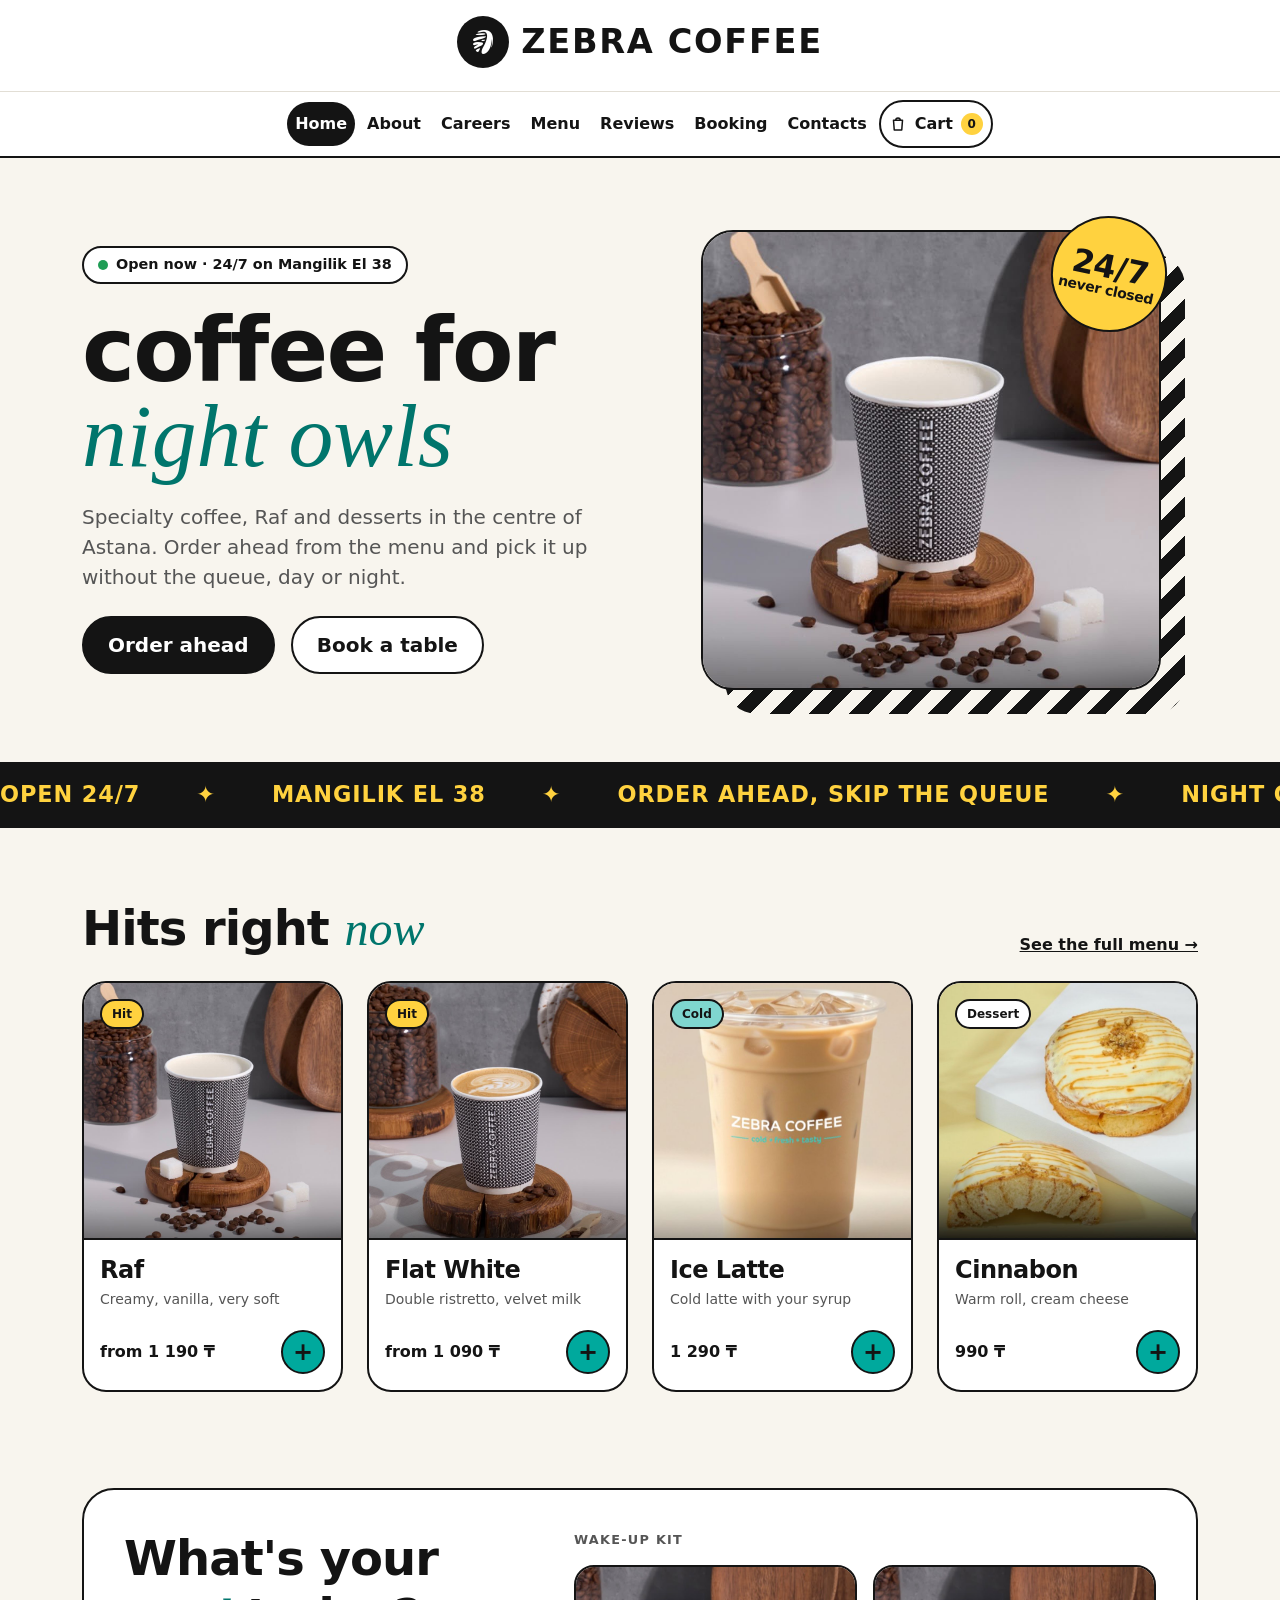
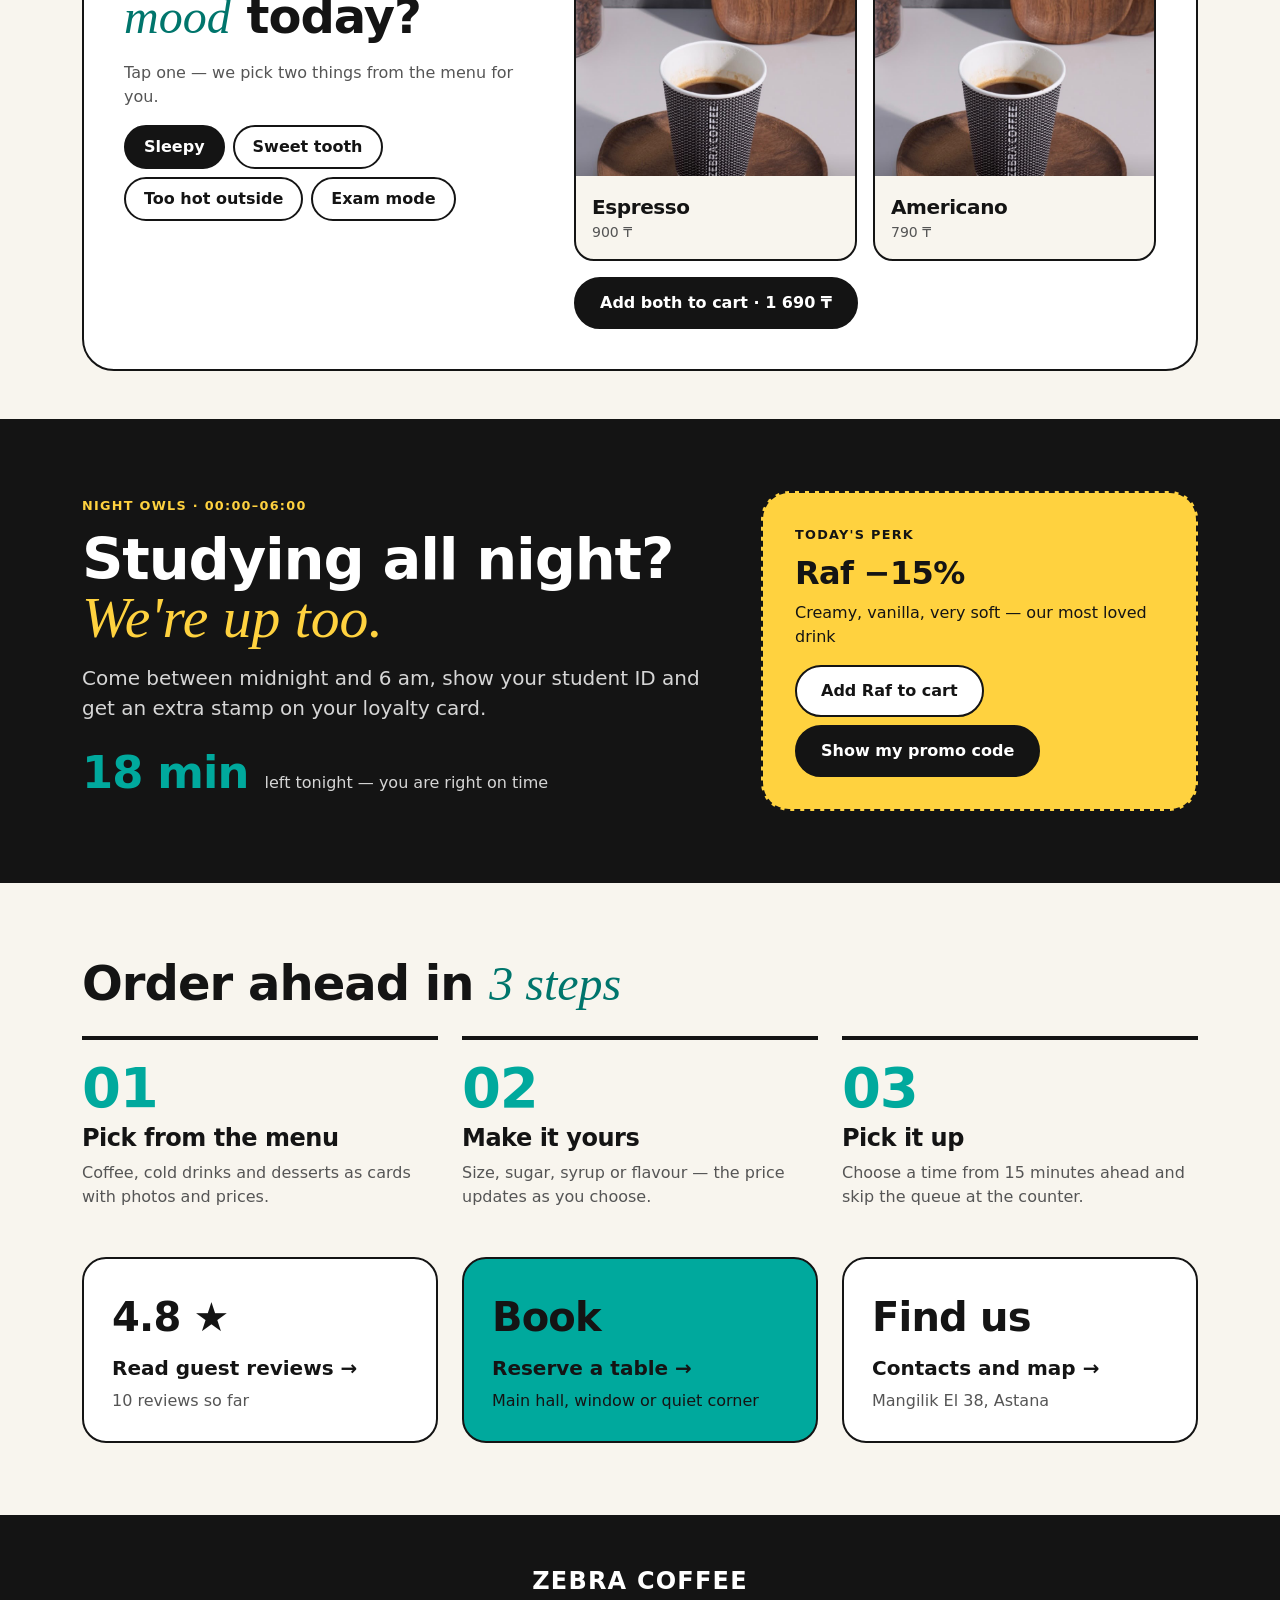
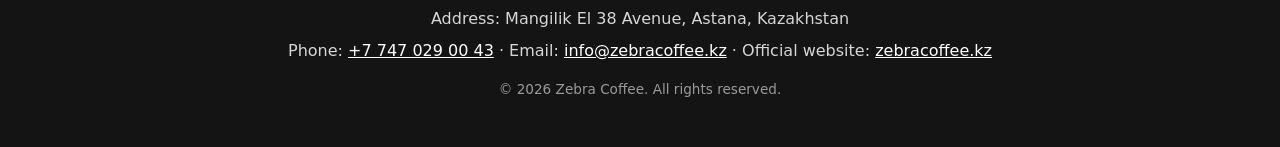
==== commit f748e0bf: "Clean up outdated comments" ====
--- a/index.html
+++ b/index.html
@@ -7,20 +7,16 @@
     <meta name="description" content="Zebra Coffee — specialty coffee shop on Mangilik El 38, Astana. Open 24/7.">
     <link rel="icon" href="images/logo.png">
 
-    <!-- Bootstrap 5.3.3 -->
     <link href="https://cdn.jsdelivr.net/npm/bootstrap@5.3.3/dist/css/bootstrap.min.css" rel="stylesheet">
-    <!-- Fonts -->
     <link rel="preconnect" href="https://fonts.googleapis.com">
     <link rel="preconnect" href="https://fonts.gstatic.com" crossorigin>
     <link href="https://fonts.googleapis.com/css2?family=Bricolage+Grotesque:wght@400;600;800&family=Inter:wght@400;500;600;700&family=Instrument+Serif:ital@1&family=JetBrains+Mono:wght@400;700&display=swap" rel="stylesheet">
-    <!-- Our styles: shared + this page -->
     <link href="css/style.css" rel="stylesheet">
     <link href="css/homepage.css" rel="stylesheet">
 </head>
 <body>
     <a class="visually-hidden-focusable" href="#main">Skip to content</a>
 
-    <!-- ===== HEADER: logo + name ===== -->
     <header class="site-header" id="top">
         <div class="container py-3 text-center">
             <a href="index.html" class="brand-link">
@@ -30,7 +26,6 @@
         </div>
     </header>
 
-    <!-- ===== MENU: all pages (sticks to the top while scrolling) ===== -->
     <nav class="site-nav navbar navbar-expand-lg py-1" aria-label="Main">
         <div class="container">
             <button class="navbar-toggler mx-auto" type="button" data-bs-toggle="collapse" data-bs-target="#mainNav"
@@ -59,7 +54,6 @@
 
     <main id="main">
 
-        <!-- ===== 1. HERO with the rotating word ===== -->
         <section class="container py-5">
             <div class="row align-items-center g-5 py-lg-4">
                 <div class="col-lg-6 d-flex flex-column gap-4">
@@ -67,7 +61,7 @@
 
                     <h1 class="hero-title font-display mb-0">
                         coffee for<br>
-                        <!-- home.js switches the class "is-active" every 2.2 seconds -->
+
                         <span class="rotating-words font-serif-italic text-teal" aria-live="polite">
                             <span class="rotating-word is-active">night owls</span>
                             <span class="rotating-word">early birds</span>
@@ -98,7 +92,6 @@
             </div>
         </section>
 
-        <!-- ===== 2. Running line ===== -->
         <div class="marquee" aria-hidden="true">
             <div class="marquee-track font-display">
                 <span>OPEN 24/7</span><span>✦</span><span>MANGILIK EL 38</span><span>✦</span><span>ORDER AHEAD, SKIP THE QUEUE</span><span>✦</span><span>NIGHT OWLS 00:00–06:00</span><span>✦</span>
@@ -106,7 +99,6 @@
             </div>
         </div>
 
-        <!-- ===== 3. Hits (cards are created by home.js from data.js) ===== -->
         <section class="container py-5 mt-4">
             <div class="d-flex flex-wrap justify-content-between align-items-end gap-3 mb-4">
                 <h2 class="section-title mb-0">Hits right <span class="font-serif-italic text-teal">now</span></h2>
@@ -115,7 +107,6 @@
             <div class="row g-4" id="hits-grid"></div>
         </section>
 
-        <!-- ===== 4. Mood picker ===== -->
         <section class="container py-5">
             <div class="mood-box">
                 <div class="row g-5">
@@ -138,7 +129,6 @@
             </div>
         </section>
 
-        <!-- ===== 5. Night Owls + today's perk ===== -->
         <section class="night-section">
             <div class="container py-5">
                 <div class="row g-5 align-items-center py-lg-4">
@@ -170,7 +160,6 @@
             </div>
         </section>
 
-        <!-- ===== 6. How to order ===== -->
         <section class="container py-5 mt-4">
             <h2 class="section-title mb-4">Order ahead in <span class="font-serif-italic text-teal">3 steps</span></h2>
             <div class="row g-4">
@@ -198,7 +187,6 @@
             </div>
         </section>
 
-        <!-- ===== 7. Links to other pages ===== -->
         <section class="container pb-5 mb-4">
             <div class="row g-4">
                 <div class="col-md-4">
@@ -226,10 +214,8 @@
         </section>
     </main>
 
-    <!-- ===== Back to top (fixed, bottom right) ===== -->
     <a href="#top" class="back-to-top" id="back-to-top">Back to top <span aria-hidden="true">↑</span></a>
 
-    <!-- ===== FOOTER ===== -->
     <footer class="site-footer">
         <div class="container py-5 text-center d-flex flex-column gap-2">
             <span class="font-display fs-4 text-white" style="letter-spacing: 0.05em">ZEBRA COFFEE</span>
@@ -243,10 +229,9 @@
         </div>
     </footer>
 
-    <!-- jQuery 3.7.1 and Bootstrap 5.3.3 (with Popper) -->
     <script src="https://code.jquery.com/jquery-3.7.1.min.js"></script>
     <script src="https://cdn.jsdelivr.net/npm/bootstrap@5.3.3/dist/js/bootstrap.bundle.min.js"></script>
-    <!-- Our scripts: shared first, then this page -->
+
     <script src="js/data.js"></script>
     <script src="js/cart.js"></script>
     <script src="js/main.js"></script>
--- a/css/style.css
+++ b/css/style.css
@@ -1,9 +1,3 @@
-/* =========================================================
-   Zebra Coffee — shared styles (every page uses this file)
-   Page-specific styles live in css/<page>.css
-   ========================================================= */
-
-/* ---------- 1. Colors and fonts in one place ---------- */
 :root {
   --zebra-cream: #F8F5EE;      /* page background */
   --zebra-black: #141414;      /* text, borders, dark sections */
@@ -21,7 +15,7 @@
   --font-serif: 'Instrument Serif', Georgia, serif;
   --font-mono: 'JetBrains Mono', ui-monospace, monospace;
 
-  /* Make Bootstrap use our colors */
+
   --bs-body-bg: var(--zebra-cream);
   --bs-body-color: var(--zebra-black);
   --bs-body-font-family: var(--font-body);
@@ -34,11 +28,10 @@
 
 html { scroll-behavior: smooth; }
 body { background: var(--zebra-cream); color: var(--zebra-black); font-family: var(--font-body); }
-main { overflow-x: clip; } /* decorations (stripes, stickers) never cause sideways scrolling */
+main { overflow-x: clip; }
 a { color: var(--zebra-black); }
 a:hover { color: var(--zebra-teal-dark); }
 
-/* ---------- 2. Typography helpers ---------- */
 .font-display { font-family: var(--font-display); font-weight: 800; letter-spacing: -0.02em; }
 .font-serif-italic { font-family: var(--font-serif); font-style: italic; font-weight: 400; letter-spacing: 0; }
 .font-mono { font-family: var(--font-mono); }
@@ -49,7 +42,6 @@
 .section-title { font-family: var(--font-display); font-weight: 800; letter-spacing: -0.02em; font-size: clamp(2rem, 4vw, 3rem); }
 .eyebrow { font-size: 0.8rem; font-weight: 700; letter-spacing: 0.1em; text-transform: uppercase; }
 
-/* ---------- 3. Header and navigation ---------- */
 .site-header { background: #fff; }
 .brand-link { display: inline-flex; align-items: center; gap: 12px; text-decoration: none; color: var(--zebra-black); }
 .brand-link:hover { color: var(--zebra-black); }
@@ -82,7 +74,6 @@
 .cart-badge.bump { animation: bump 0.4s ease; }
 @keyframes bump { 50% { transform: scale(1.35); } }
 
-/* ---------- 4. Buttons ---------- */
 .btn-zebra, .btn-zebra-outline, .btn-zebra-teal {
   border-radius: 999px; font-weight: 700; padding: 12px 24px;
   border: 2px solid var(--zebra-black); min-height: 48px;
@@ -94,7 +85,6 @@
 .btn-zebra-teal { background: var(--zebra-teal); color: var(--zebra-black); }
 .btn-zebra-teal:hover, .btn-zebra-teal:focus { background: #1BBFB3; color: var(--zebra-black); border-color: var(--zebra-black); }
 
-/* round "+" button on product cards */
 .btn-plus {
   width: 44px; height: 44px; border-radius: 50%;
   border: 2px solid var(--zebra-black); background: var(--zebra-teal); color: var(--zebra-black);
@@ -103,7 +93,6 @@
 }
 .btn-plus:hover { background: #1BBFB3; }
 
-/* pill buttons used as filters / choices */
 .pill-btn {
   min-height: 44px; padding: 8px 18px; border-radius: 999px;
   border: 2px solid var(--zebra-black); background: #fff; color: var(--zebra-black);
@@ -111,7 +100,6 @@
 }
 .pill-btn.active { background: var(--zebra-black); color: #fff; }
 
-/* ---------- 5. Cards ---------- */
 .zebra-card {
   background: #fff; border: 2px solid var(--zebra-black); border-radius: 24px;
   overflow: hidden; height: 100%;
@@ -133,7 +121,6 @@
 }
 .status-dot { width: 10px; height: 10px; border-radius: 50%; background: var(--zebra-ok); }
 
-/* ---------- 6. Forms (errors are red, valid fields green) ---------- */
 .zebra-form {
   background: #fff; border: 2px solid var(--zebra-black); border-radius: 28px; padding: 32px;
 }
@@ -157,7 +144,6 @@
 }
 .char-count { font-size: 0.8rem; color: var(--zebra-grey); }
 
-/* ---------- 7. Success modal (shared for all forms) ---------- */
 .success-modal .modal-content {
   border: 2px solid var(--zebra-black); border-radius: 28px;
   box-shadow: 8px 8px 0 var(--zebra-teal); text-align: center; padding: 12px;
@@ -171,11 +157,9 @@
 .success-lines { background: var(--zebra-cream); border-radius: 16px; padding: 12px 16px; text-align: left; }
 .success-lines div { display: flex; justify-content: space-between; gap: 12px; font-size: 0.9rem; padding: 3px 0; }
 
-/* ---------- 8. Toast ("added to cart") ---------- */
 .zebra-toast { background: var(--zebra-black); color: #fff; border-radius: 18px; box-shadow: 6px 6px 0 var(--zebra-teal); }
 .zebra-toast a { color: var(--zebra-yellow); font-weight: 700; }
 
-/* ---------- 9. Back to top button (fixed, bottom right) ---------- */
 .back-to-top {
   position: fixed; right: 24px; bottom: 24px; z-index: 1040;
   background: var(--zebra-teal); color: var(--zebra-black);
@@ -188,18 +172,15 @@
 .back-to-top.show { opacity: 1; visibility: visible; transform: none; }
 .back-to-top:hover { color: var(--zebra-black); background: #1BBFB3; }
 
-/* ---------- 10. Footer ---------- */
 .site-footer { background: var(--zebra-black); color: #D6D6D6; }
 .site-footer a { color: #fff; }
 .site-footer a:hover { color: var(--zebra-yellow); }
 .footer-copy { color: #9A9A9A; font-size: 0.85rem; }
 
-/* ---------- 11. Accessibility: less motion if the user asks ---------- */
 @media (prefers-reduced-motion: reduce) {
   *, *::before, *::after { animation: none !important; transition: none !important; scroll-behavior: auto !important; }
 }
 
-/* ---------- 12. Small screens ---------- */
 @media (max-width: 575px) {
   .brand-name { font-size: 1.5rem; }
   .brand-logo { width: 40px; height: 40px; }
--- a/css/homepage.css
+++ b/css/homepage.css
@@ -1,16 +1,5 @@
-/* =========================================================
-   yasmina.css — Yasmina's pages: Home, About, Careers
-   (shared things — header, buttons, forms — are in style.css)
-   ========================================================= */
-
-/* #########################################################
-   HOME PAGE (index.html)
-   ######################################################### */
-
-/* ---------- Hero ---------- */
 .hero-title { font-size: clamp(3.2rem, 7vw, 5.8rem); line-height: 0.95; }
 
-/* All words sit in the same grid cell; only .is-active is visible */
 .rotating-words { display: inline-grid; vertical-align: top; }
 .rotating-word {
   grid-area: 1 / 1;
@@ -38,23 +27,20 @@
   transform: rotate(12deg); line-height: 1;
 }
 
-/* ---------- Marquee (running line) ---------- */
 .marquee { background: var(--zebra-black); color: var(--zebra-yellow); overflow: hidden; padding: 16px 0; }
 .marquee-track {
   display: flex; gap: 56px; width: max-content; white-space: nowrap;
   font-size: 1.4rem; letter-spacing: 0.04em;
   animation: marquee 30s linear infinite;
 }
-/* the text is written twice, so moving by -50% loops without a jump */
+
 @keyframes marquee { to { transform: translateX(-50%); } }
 
-/* ---------- Mood picker ---------- */
 .mood-box { background: #fff; border: 2px solid var(--zebra-black); border-radius: 32px; padding: 40px; }
 .mood-pick { border: 2px solid var(--zebra-black); border-radius: 20px; overflow: hidden; background: var(--zebra-cream); height: 100%; }
 .mood-pick img { width: 100%; aspect-ratio: 4 / 3; object-fit: cover; display: block; }
 #mood-picks { transition: opacity 0.2s ease; }
 
-/* ---------- Night Owls ---------- */
 .night-section { background: var(--zebra-black); color: #fff; }
 .night-title { font-size: clamp(2.4rem, 5vw, 3.6rem); line-height: 1; }
 .night-timer { font-size: 2.8rem; color: var(--zebra-teal); }
@@ -71,11 +57,10 @@
   padding: 8px 16px; font-size: 1.3rem; letter-spacing: 0.06em;
 }
 
-/* ---------- Steps ---------- */
+
 .step { border-top: 4px solid var(--zebra-black); padding-top: 20px; }
 .step-number { font-size: 3.5rem; color: var(--zebra-teal); line-height: 1; display: block; margin-bottom: 8px; }
 
-/* ---------- Explore cards ---------- */
 .explore-card {
   display: flex; flex-direction: column; gap: 6px; height: 100%;
   background: #fff; border: 2px solid var(--zebra-black); border-radius: 24px; padding: 28px;
@@ -89,14 +74,9 @@
   .hero-sticker { width: 92px; height: 92px; right: 0; }
 }
 
-/* #########################################################
-   ABOUT PAGE (about.html)
-   ######################################################### */
-
 .bg-yellow { background: var(--zebra-yellow); }
 .bg-teal { background: var(--zebra-teal); }
 
-/* ---------- Story photo with zebra stripes behind ---------- */
 .story-photo-wrap { position: relative; }
 .story-stripes {
   position: absolute; inset: -20px 20px 20px -20px; border-radius: 32px;
@@ -107,7 +87,6 @@
   border-radius: 32px; border: 2px solid var(--zebra-black);
 }
 
-/* ---------- Flip cards ---------- */
 .numbers-section { background: var(--zebra-black); color: #fff; }
 
 .flip-card {
@@ -129,7 +108,6 @@
 .flip-back { background: #fff; transform: rotateY(180deg); justify-content: center; line-height: 1.5; }
 .flip-value { font-size: 2.8rem; line-height: 1; }
 
-/* ---------- How a cup is born ---------- */
 .cup-step {
   background: #fff; border: 2px solid var(--zebra-black); border-radius: 24px;
   padding: 24px; height: 100%; display: flex; flex-direction: column; gap: 10px;
@@ -142,7 +120,6 @@
 .cup-step-dark { background: var(--zebra-black); color: #fff; }
 .cup-step-dark .cup-step-number { background: var(--zebra-teal); border-color: #fff; color: var(--zebra-black); }
 
-/* ---------- Gallery ---------- */
 .gallery-item {
   width: 100%; padding: 0; background: #fff; text-align: left;
   border: 2px solid var(--zebra-black); border-radius: 24px; overflow: hidden;
@@ -154,7 +131,6 @@
 .photo-modal-content { border: 2px solid var(--zebra-black); border-radius: 24px; overflow: hidden; }
 .photo-modal-content img { max-height: 75vh; object-fit: contain; background: var(--zebra-black); }
 
-/* ---------- FAQ accordion (open item = teal) ---------- */
 .faq-section { background: #fff; border-top: 2px solid var(--zebra-black); border-bottom: 2px solid var(--zebra-black); }
 .zebra-accordion .accordion-item {
   border: 2px solid var(--zebra-black) !important; border-radius: 20px !important; overflow: hidden;
@@ -166,7 +142,6 @@
 }
 .zebra-accordion .accordion-button:focus { box-shadow: 0 0 0 0.2rem rgba(0, 169, 157, 0.35); }
 
-/* replace Bootstrap's arrow with a round "+" that turns into "×" */
 .zebra-accordion .accordion-button::after {
   content: '+'; background-image: none;
   width: 34px; height: 34px; border-radius: 50%; border: 2px solid var(--zebra-black);
@@ -181,7 +156,6 @@
 .zebra-accordion .accordion-item:has(.accordion-button:not(.collapsed)) { border-color: var(--zebra-teal) !important; background: var(--zebra-teal-light); }
 .zebra-accordion .accordion-body { background: var(--zebra-teal-light); font-size: 1rem; line-height: 1.6; padding: 0 22px 20px; }
 
-/* ---------- Join the herd ---------- */
 .join-box {
   background: var(--zebra-yellow); border: 2px solid var(--zebra-black); border-radius: 32px;
   padding: 48px; box-shadow: 8px 8px 0 var(--zebra-black);
@@ -192,10 +166,6 @@
   .join-box { padding: 28px; }
   .flip-value { font-size: 2.2rem; }
 }
-
-/* #########################################################
-   CAREERS PAGE (career.html)
-   ######################################################### */
 
 .vacancy-card {
   background: #fff; border: 2px solid var(--zebra-black); border-radius: 24px;
@@ -211,7 +181,6 @@
   border: 2px dashed var(--zebra-black); border-radius: 999px; color: #3A3A3A;
 }
 
-/* message above the form: "Applying for: Shift Lead" */
 .chosen-role {
   background: var(--zebra-teal-light); border: 2px solid var(--zebra-teal);
   border-radius: 14px; padding: 12px 16px; font-weight: 600;
